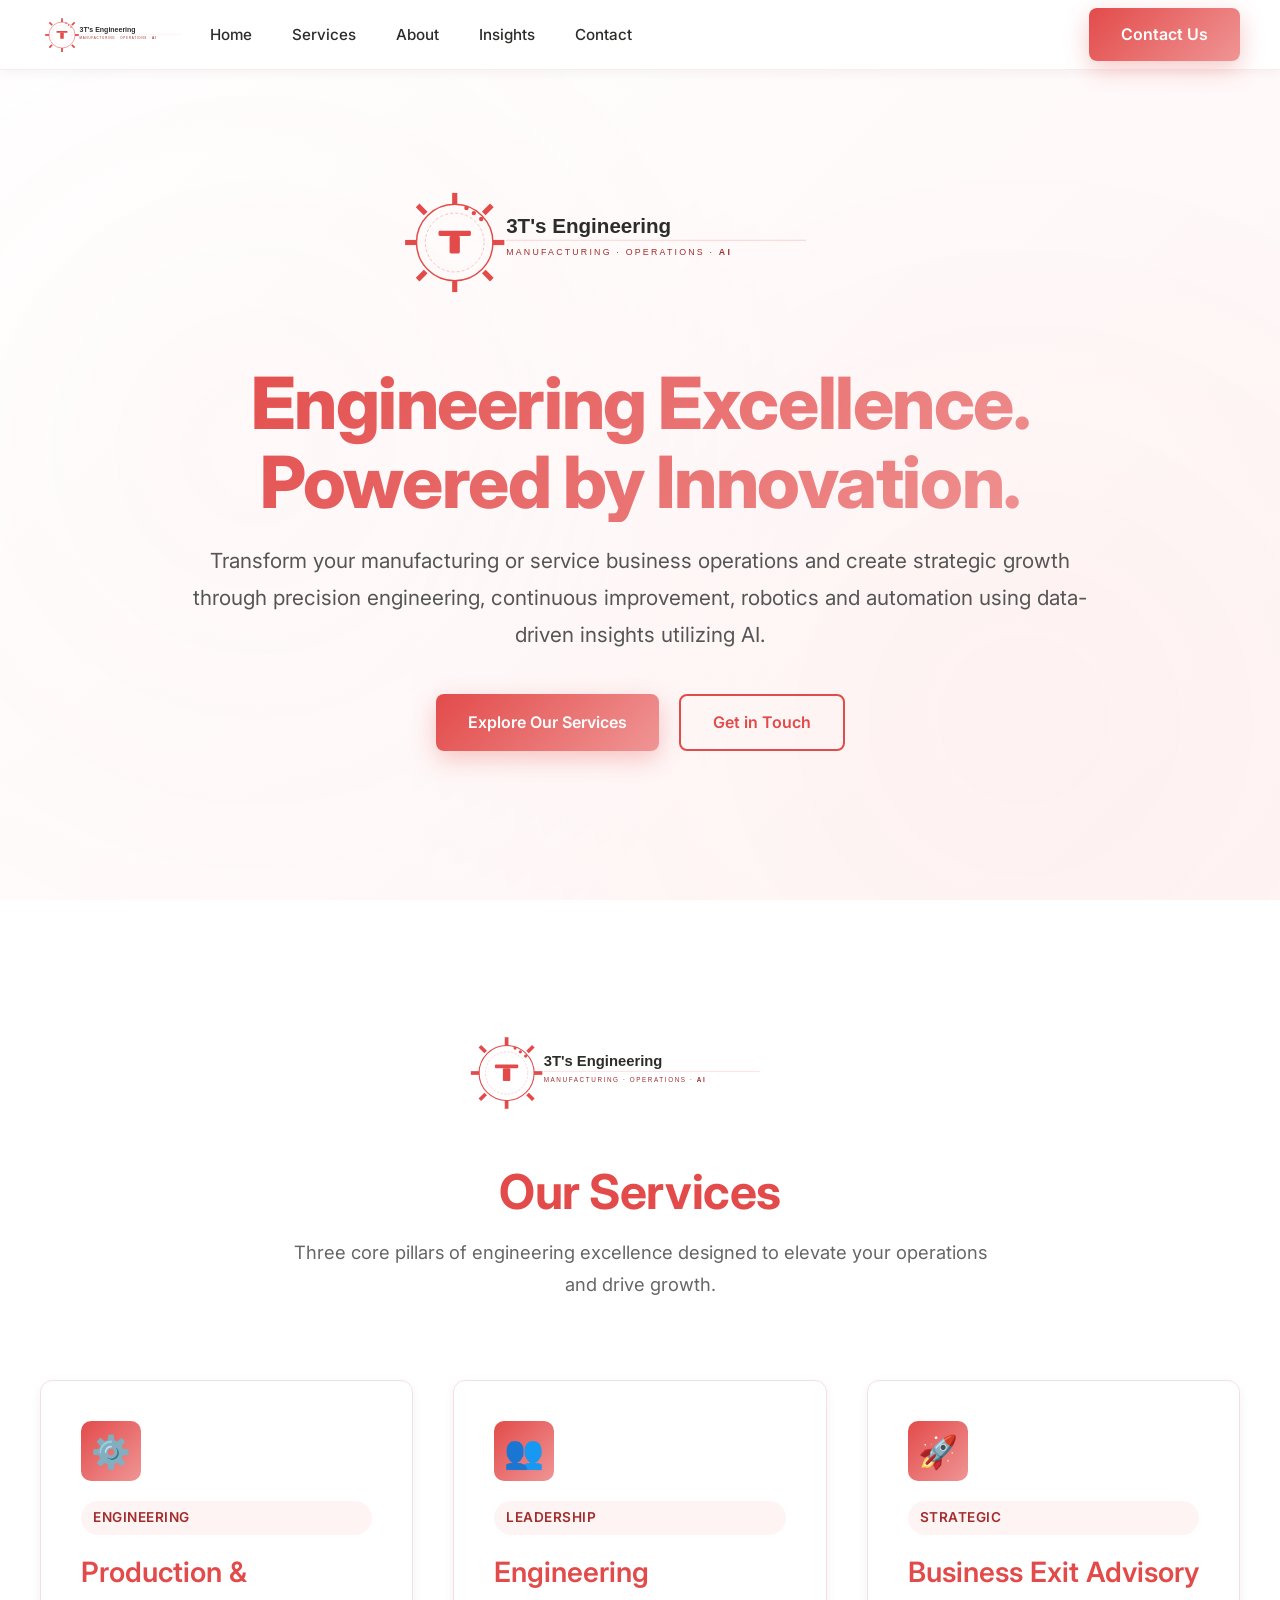
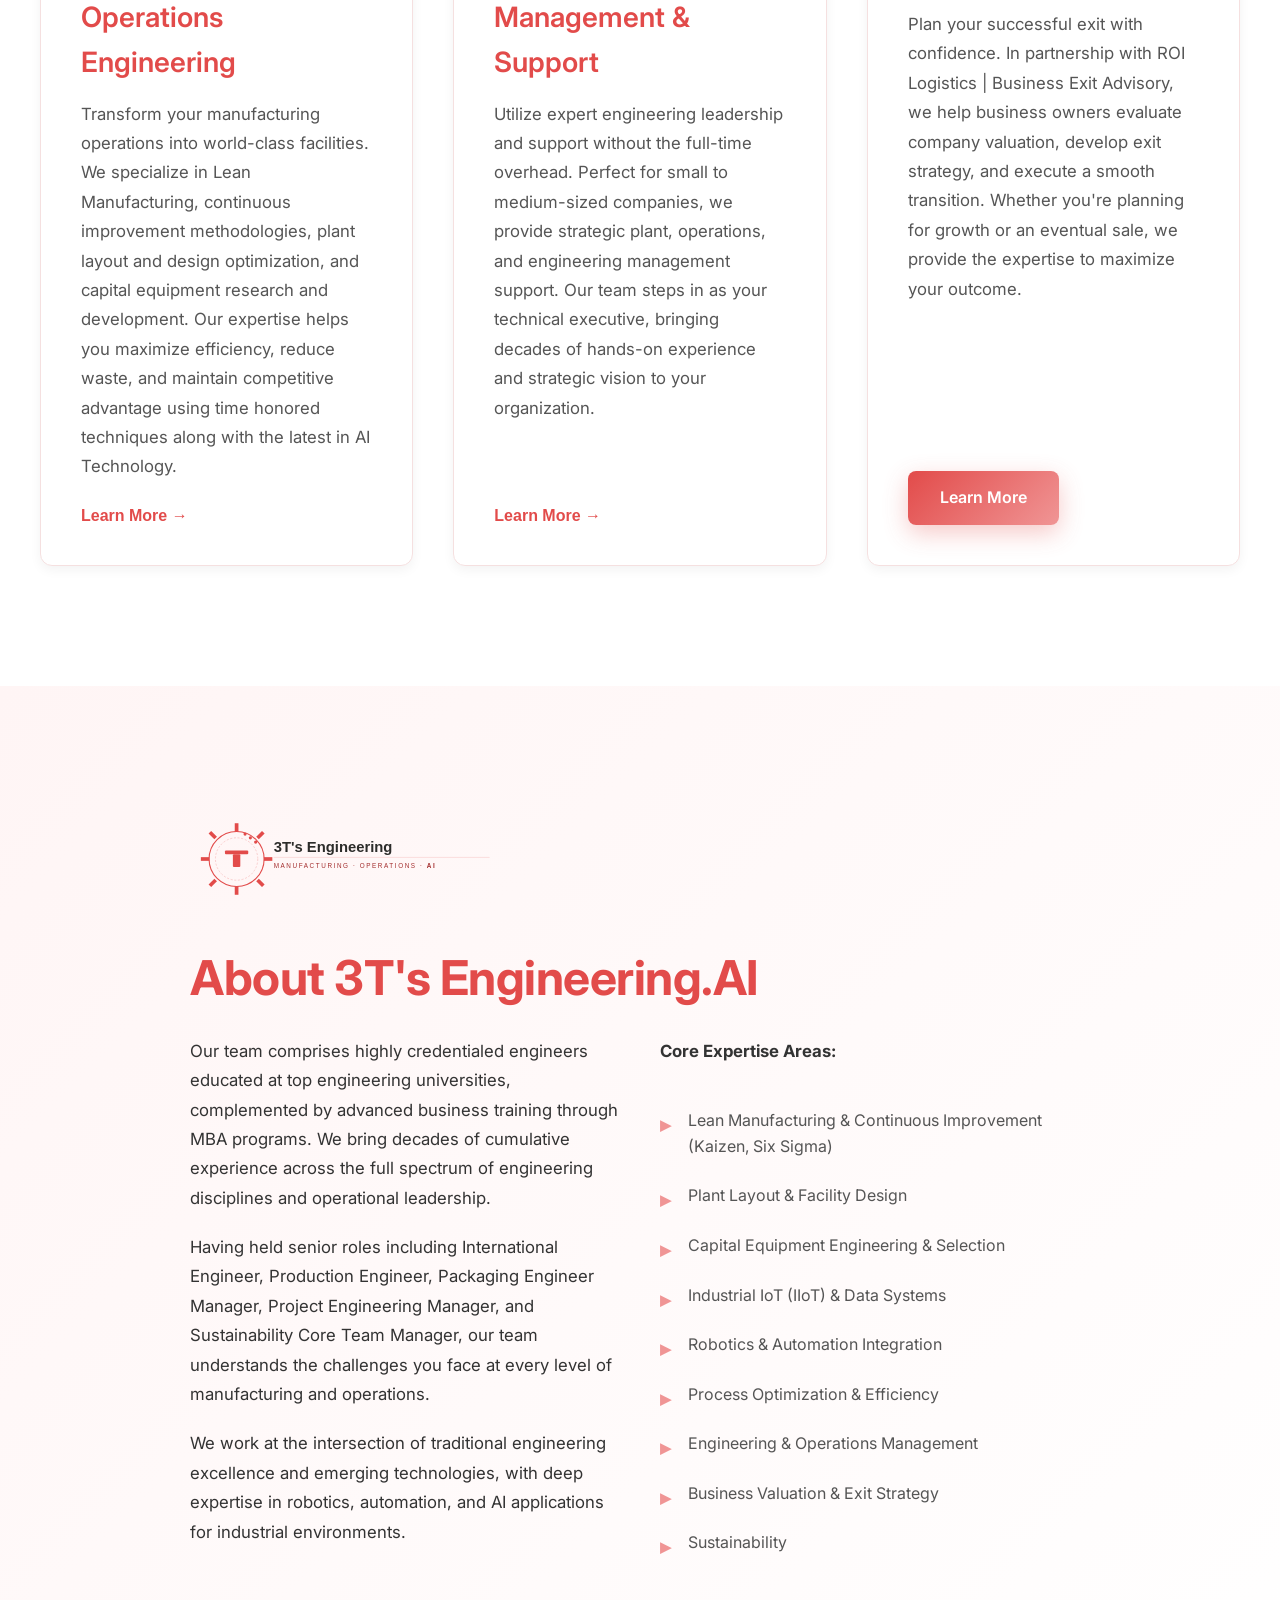
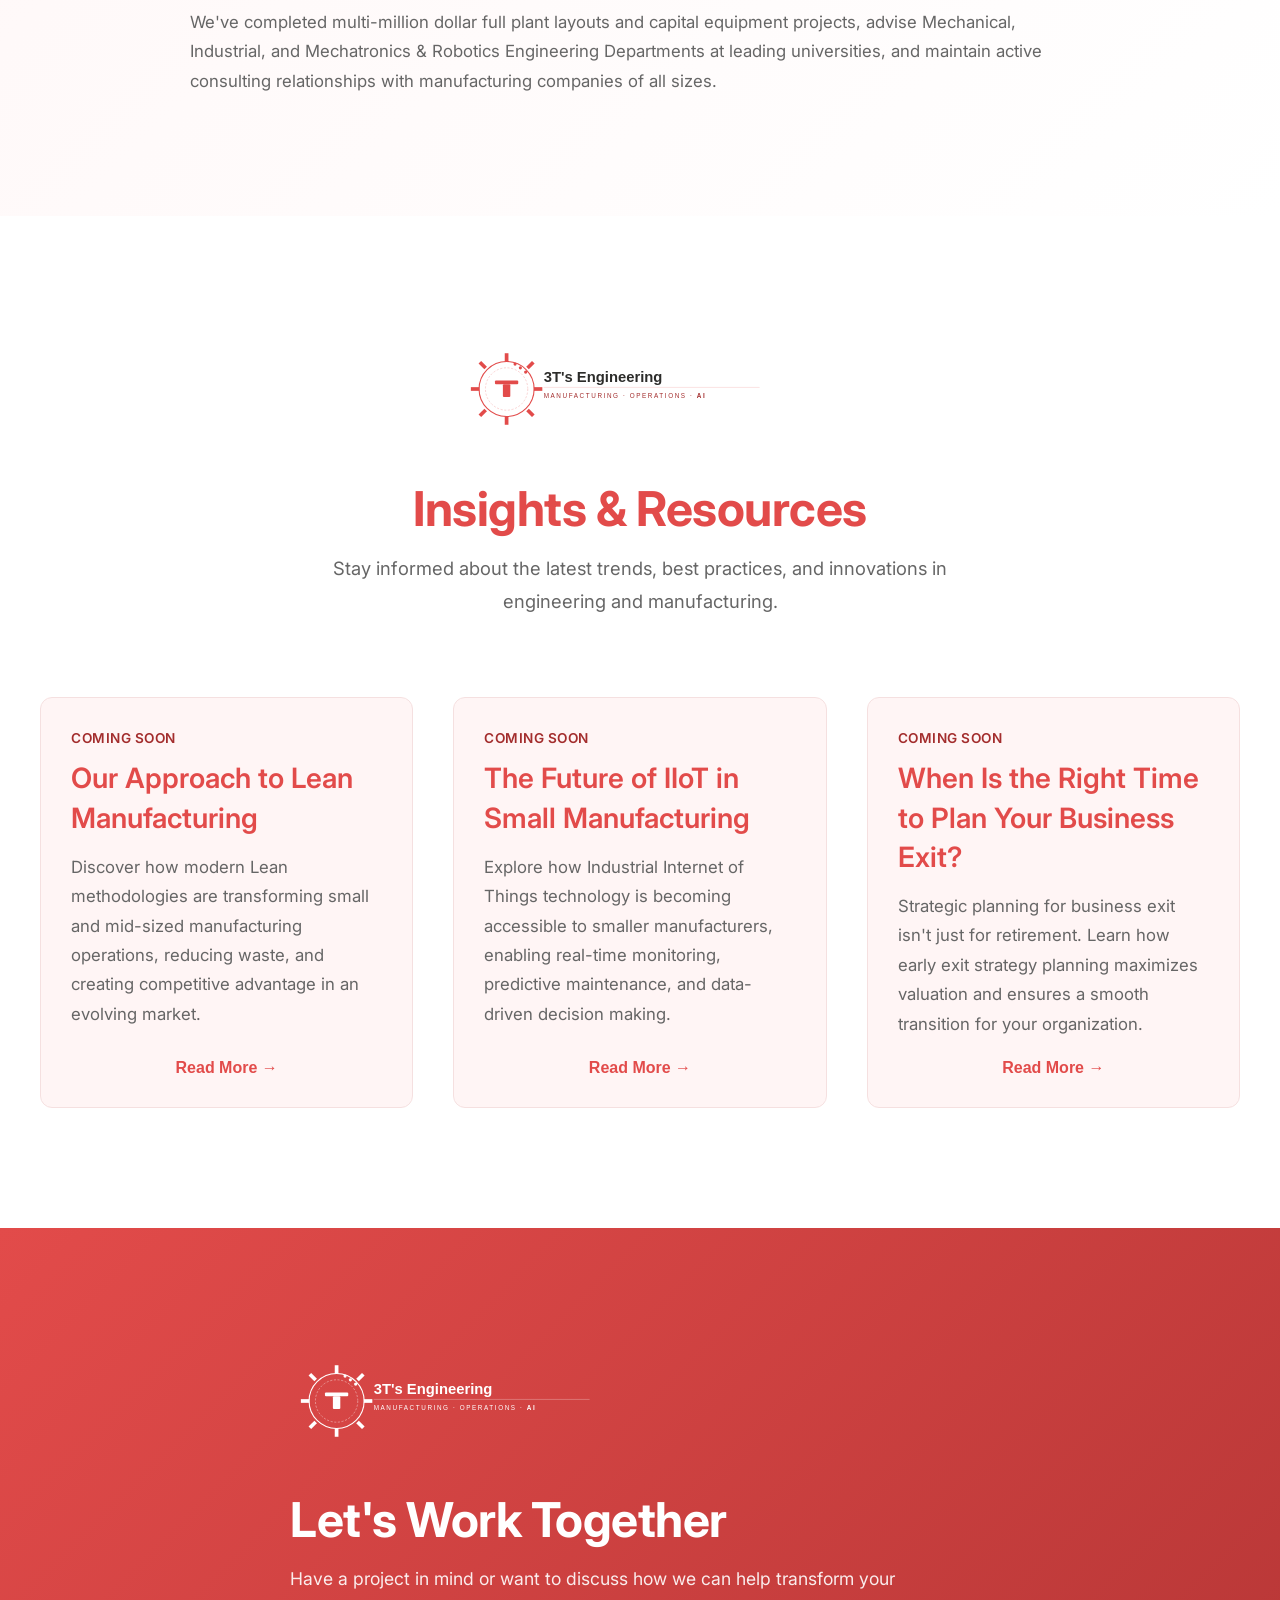
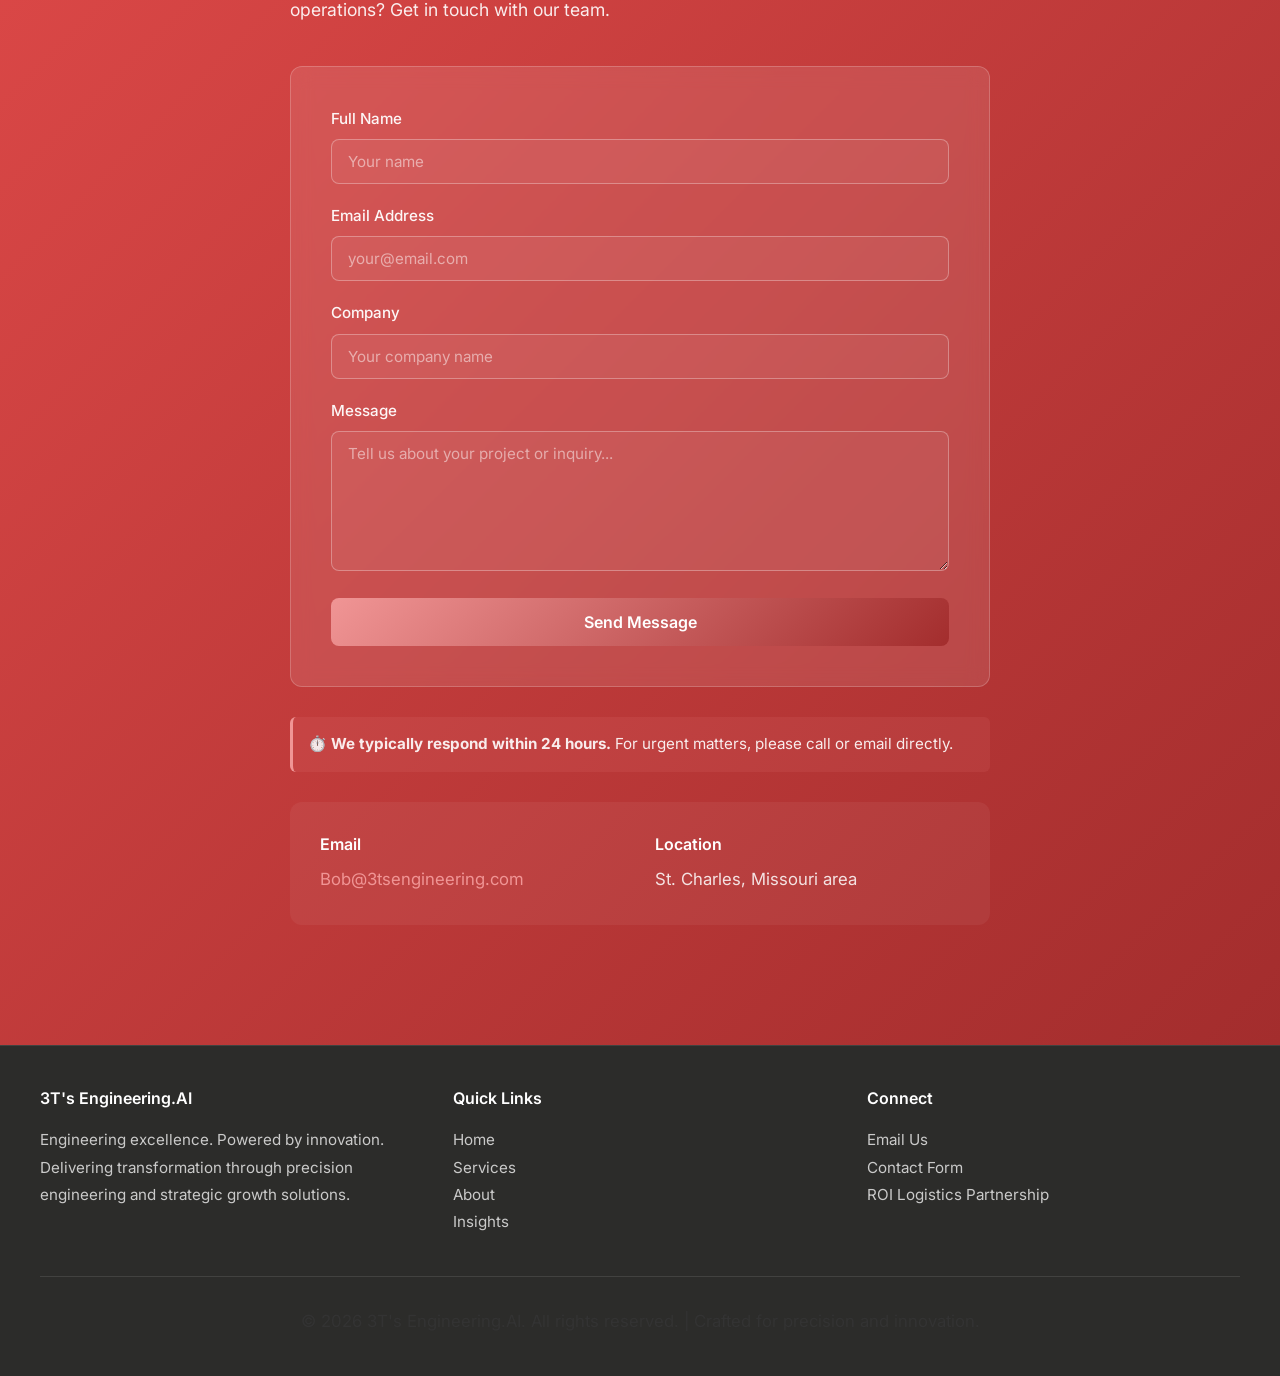
==== index.html @ 4e022654 "Add files via upload" ====
<!DOCTYPE html>
<html lang="en">
<head>
    <meta charset="UTF-8">
    <meta name="viewport" content="width=device-width, initial-scale=1.0">
    <title>3T's Engineering.AI - Engineering Excellence & Innovation</title>
    <link rel="icon" type="image/svg+xml" href="3ts-logo-icon.svg">
    <link rel="preconnect" href="https://fonts.googleapis.com">
    <link rel="preconnect" href="https://fonts.gstatic.com" crossorigin>
    <link href="https://fonts.googleapis.com/css2?family=Inter:wght@300;400;500;600;700;800&display=swap" rel="stylesheet">

    <style>
        /* =====================================================
           RESET & GLOBAL STYLES
           ===================================================== */
        * {
            margin: 0;
            padding: 0;
            box-sizing: border-box;
        }

        html {
            scroll-behavior: smooth;
        }

        body {
            font-family: 'Inter', sans-serif;
            color: #2C2C2A;
            background-color: #FFFFFF;
            line-height: 1.6;
            overflow-x: hidden;
        }

        /* =====================================================
           TYPOGRAPHY
           ===================================================== */
        h1 {
            font-size: clamp(2.5rem, 8vw, 4.5rem);
            font-weight: 800;
            line-height: 1.1;
            color: #E24B4A;
            letter-spacing: -0.02em;
        }

        h2 {
            font-size: clamp(2rem, 5vw, 3rem);
            font-weight: 700;
            line-height: 1.2;
            color: #E24B4A;
            letter-spacing: -0.01em;
        }

        h3 {
            font-size: clamp(1.25rem, 3vw, 1.75rem);
            font-weight: 600;
            color: #E24B4A;
        }

        p {
            font-size: 1.05rem;
            font-weight: 400;
            color: #333333;
            line-height: 1.75;
        }

        a {
            color: #E24B4A;
            text-decoration: none;
            transition: color 0.3s ease;
        }

        a:hover {
            color: #F09595;
        }

        /* =====================================================
           BUTTONS & CTAs
           ===================================================== */
        .btn {
            display: inline-flex;
            align-items: center;
            justify-content: center;
            padding: 14px 32px;
            font-size: 1rem;
            font-weight: 600;
            text-decoration: none;
            border: none;
            border-radius: 8px;
            cursor: pointer;
            transition: all 0.3s cubic-bezier(0.4, 0, 0.2, 1);
            gap: 8px;
        }

        .btn-primary {
            background: linear-gradient(135deg, #E24B4A, #F09595);
            color: #FFFFFF;
            box-shadow: 0 8px 24px rgba(226, 75, 74, 0.3);
        }

        .btn-primary:hover {
            transform: translateY(-2px);
            box-shadow: 0 12px 32px rgba(226, 75, 74, 0.4);
        }

        .btn-secondary {
            background: transparent;
            color: #E24B4A;
            border: 2px solid #E24B4A;
        }

        .btn-secondary:hover {
            background: #E24B4A;
            color: #FFFFFF;
        }

        .btn-link {
            padding: 0;
            background: none;
            border: none;
            color: #E24B4A;
            font-weight: 600;
            font-size: 1rem;
            cursor: pointer;
        }

        .btn-link:hover {
            color: #F09595;
        }

        /* =====================================================
           NAVIGATION & HEADER
           ===================================================== */
        nav {
            position: fixed;
            top: 0;
            left: 0;
            right: 0;
            height: 70px;
            background: rgba(255, 255, 255, 0.95);
            backdrop-filter: blur(10px);
            border-bottom: 1px solid rgba(226, 75, 74, 0.1);
            z-index: 1000;
            display: flex;
            align-items: center;
            justify-content: space-between;
            padding: 0 40px;
            box-shadow: 0 2px 12px rgba(0, 0, 0, 0.05);
        }

        .nav-logo {
            font-size: 1.5rem;
            font-weight: 700;
            color: #E24B4A;
            text-decoration: none;
            display: flex;
            align-items: center;
            gap: 10px;
        }

        .nav-logo img {
            height: 40px;
            width: auto;
        }

        .nav-links {
            display: flex;
            gap: 40px;
            align-items: center;
            list-style: none;
        }

        .nav-links a {
            color: #2C2C2A;
            font-weight: 500;
            font-size: 0.95rem;
            transition: color 0.3s ease;
        }

        .nav-links a:hover {
            color: #E24B4A;
        }

        .hamburger {
            display: none;
            flex-direction: column;
            cursor: pointer;
            gap: 5px;
        }

        .hamburger span {
            width: 25px;
            height: 3px;
            background-color: #E24B4A;
            border-radius: 2px;
            transition: all 0.3s ease;
        }

        .hamburger.active span:nth-child(1) {
            transform: rotate(45deg) translate(8px, 8px);
        }

        .hamburger.active span:nth-child(2) {
            opacity: 0;
        }

        .hamburger.active span:nth-child(3) {
            transform: rotate(-45deg) translate(7px, -7px);
        }

        /* =====================================================
           HERO SECTION
           ===================================================== */
        #hero {
            min-height: 100vh;
            display: flex;
            align-items: center;
            justify-content: center;
            padding: 100px 40px 80px;
            background: linear-gradient(135deg, #FFFFFF 0%, #FFF5F5 100%);
            position: relative;
            overflow: hidden;
        }

        .hero-bg {
            position: absolute;
            top: 0;
            left: 0;
            right: 0;
            bottom: 0;
            opacity: 0.3;
            background-image:
                radial-gradient(circle at 20% 50%, rgba(240, 149, 149, 0.1) 0%, transparent 50%),
                radial-gradient(circle at 80% 80%, rgba(226, 75, 74, 0.1) 0%, transparent 50%);
            z-index: 1;
        }

        .hero-content {
            position: relative;
            z-index: 2;
            max-width: 900px;
            text-align: center;
        }

        .hero-headline {
            margin-bottom: 20px;
            background: linear-gradient(135deg, #E24B4A 0%, #F09595 100%);
            -webkit-background-clip: text;
            -webkit-text-fill-color: transparent;
            background-clip: text;
        }

        .hero-subline {
            font-size: 1.3rem;
            color: #555555;
            margin-bottom: 40px;
            font-weight: 400;
            line-height: 1.8;
        }

        .hero-cta {
            display: flex;
            gap: 20px;
            justify-content: center;
            flex-wrap: wrap;
            animation: fadeInUp 1s ease 0.5s both;
        }

        /* =====================================================
           SERVICES SECTION
           ===================================================== */
        #services {
            padding: 120px 40px;
            background-color: #FFFFFF;
        }

        .section-header {
            text-align: center;
            margin-bottom: 80px;
        }

        .section-header h2 {
            margin-bottom: 15px;
        }

        .section-header p {
            font-size: 1.15rem;
            color: #666666;
            max-width: 700px;
            margin: 0 auto;
        }

        .services-grid {
            display: grid;
            grid-template-columns: repeat(auto-fit, minmax(350px, 1fr));
            gap: 40px;
            max-width: 1200px;
            margin: 0 auto;
        }

        .service-card {
            background: #FFFFFF;
            border: 1px solid #F5E0E0;
            border-radius: 12px;
            padding: 40px;
            transition: all 0.4s cubic-bezier(0.4, 0, 0.2, 1);
            display: flex;
            flex-direction: column;
            box-shadow: 0 4px 12px rgba(0, 0, 0, 0.05);
        }

        .service-card:hover {
            transform: translateY(-8px);
            border-color: #F09595;
            box-shadow: 0 16px 32px rgba(226, 75, 74, 0.15);
        }

        .service-icon {
            width: 60px;
            height: 60px;
            border-radius: 10px;
            display: flex;
            align-items: center;
            justify-content: center;
            font-size: 2rem;
            margin-bottom: 20px;
            background: linear-gradient(135deg, #E24B4A, #F09595);
            color: white;
        }

        .service-card h3 {
            margin-bottom: 15px;
            color: #E24B4A;
        }

        .service-card p {
            flex-grow: 1;
            color: #555555;
            margin-bottom: 25px;
        }

        .service-card .btn {
            align-self: flex-start;
        }

        .badge {
            display: inline-block;
            background: rgba(240, 149, 149, 0.1);
            color: #A32D2D;
            padding: 6px 12px;
            border-radius: 20px;
            font-size: 0.85rem;
            font-weight: 600;
            margin-bottom: 15px;
            text-transform: uppercase;
            letter-spacing: 0.5px;
        }

        /* =====================================================
           ABOUT SECTION
           ===================================================== */
        #about {
            padding: 120px 40px;
            background: linear-gradient(135deg, #FFF5F5 0%, #FFFFFF 100%);
        }

        .about-content {
            max-width: 900px;
            margin: 0 auto;
        }

        .about-content h2 {
            margin-bottom: 30px;
        }

        .about-grid {
            display: grid;
            grid-template-columns: 1fr 1fr;
            gap: 40px;
            align-items: start;
        }

        .about-text p {
            margin-bottom: 20px;
            color: #333333;
        }

        .expertise-list {
            list-style: none;
            margin-top: 30px;
        }

        .expertise-list li {
            padding: 12px 0;
            padding-left: 28px;
            position: relative;
            color: #555555;
            font-size: 1rem;
        }

        .expertise-list li:before {
            content: "▸";
            position: absolute;
            left: 0;
            color: #F09595;
            font-size: 1.3rem;
            font-weight: bold;
        }

        /* =====================================================
           BLOG/NEWS SECTION
           ===================================================== */
        #blog {
            padding: 120px 40px;
            background-color: #FFFFFF;
        }

        .blog-grid {
            display: grid;
            grid-template-columns: repeat(auto-fit, minmax(320px, 1fr));
            gap: 40px;
            max-width: 1200px;
            margin: 0 auto;
        }

        .blog-card {
            background: #FFF5F5;
            border-radius: 12px;
            padding: 30px;
            transition: all 0.3s ease;
            border: 1px solid #F5E0E0;
            display: flex;
            flex-direction: column;
        }

        .blog-card:hover {
            transform: translateY(-4px);
            border-color: #F09595;
            box-shadow: 0 12px 24px rgba(226, 75, 74, 0.1);
        }

        .blog-date {
            font-size: 0.85rem;
            color: #A32D2D;
            font-weight: 600;
            text-transform: uppercase;
            letter-spacing: 0.5px;
            margin-bottom: 10px;
        }

        .blog-card h3 {
            margin-bottom: 15px;
            line-height: 1.4;
        }

        .blog-card p {
            flex-grow: 1;
            color: #666666;
            margin-bottom: 20px;
        }

        .blog-card .btn-link {
            color: #E24B4A;
            font-weight: 600;
            padding: 0;
        }

        /* =====================================================
           CONTACT SECTION
           ===================================================== */
        #contact {
            padding: 120px 40px;
            background: linear-gradient(135deg, #E24B4A 0%, #A32D2D 100%);
            color: #FFFFFF;
        }

        .contact-content {
            max-width: 700px;
            margin: 0 auto;
        }

        .contact-content h2 {
            color: #FFFFFF;
            margin-bottom: 15px;
        }

        .contact-intro {
            font-size: 1.1rem;
            color: rgba(255, 255, 255, 0.9);
            margin-bottom: 40px;
        }

        .contact-form {
            background: rgba(255, 255, 255, 0.1);
            backdrop-filter: blur(10px);
            border: 1px solid rgba(255, 255, 255, 0.2);
            border-radius: 12px;
            padding: 40px;
            margin-bottom: 30px;
        }

        .form-group {
            margin-bottom: 20px;
        }

        .form-group label {
            display: block;
            margin-bottom: 8px;
            font-weight: 500;
            font-size: 0.95rem;
            color: rgba(255, 255, 255, 0.95);
        }

        .form-group input,
        .form-group textarea {
            width: 100%;
            padding: 12px 16px;
            border: 1px solid rgba(255, 255, 255, 0.3);
            border-radius: 8px;
            background: rgba(255, 255, 255, 0.05);
            color: #FFFFFF;
            font-family: 'Inter', sans-serif;
            font-size: 0.95rem;
            transition: all 0.3s ease;
        }

        .form-group input::placeholder,
        .form-group textarea::placeholder {
            color: rgba(255, 255, 255, 0.5);
        }

        .form-group input:focus,
        .form-group textarea:focus {
            outline: none;
            background: rgba(255, 255, 255, 0.1);
            border-color: #F09595;
            box-shadow: 0 0 0 3px rgba(240, 149, 149, 0.1);
        }

        .form-group textarea {
            resize: vertical;
            min-height: 140px;
        }

        .contact-form button {
            width: 100%;
            padding: 14px 24px;
            background: linear-gradient(135deg, #F09595, #A32D2D);
            color: #FFFFFF;
            border: none;
            border-radius: 8px;
            font-weight: 600;
            font-size: 1rem;
            cursor: pointer;
            transition: all 0.3s ease;
            font-family: 'Inter', sans-serif;
        }

        .contact-form button:hover {
            transform: translateY(-2px);
            box-shadow: 0 12px 24px rgba(240, 149, 149, 0.3);
        }

        .contact-info {
            display: grid;
            grid-template-columns: 1fr 1fr;
            gap: 30px;
            padding: 30px;
            background: rgba(255, 255, 255, 0.05);
            border-radius: 12px;
            margin-top: 30px;
        }

        .contact-item h4 {
            color: #FFFFFF;
            margin-bottom: 8px;
            font-weight: 600;
        }

        .contact-item p {
            color: rgba(255, 255, 255, 0.85);
            margin: 0;
        }

        .contact-item a {
            color: #F09595;
        }

        .response-time {
            margin-top: 20px;
            padding: 15px;
            background: rgba(240, 149, 149, 0.1);
            border-left: 3px solid #F09595;
            border-radius: 6px;
            color: rgba(255, 255, 255, 0.9);
            font-size: 0.95rem;
        }

        /* =====================================================
           FOOTER
           ===================================================== */
        footer {
            background-color: #2C2C2A;
            color: rgba(255, 255, 255, 0.8);
            padding: 40px;
            border-top: 1px solid rgba(255, 255, 255, 0.1);
        }

        .footer-content {
            max-width: 1200px;
            margin: 0 auto;
            display: grid;
            grid-template-columns: repeat(auto-fit, minmax(280px, 1fr));
            gap: 40px;
            margin-bottom: 40px;
        }

        .footer-section h3 {
            color: #FFFFFF;
            font-size: 1rem;
            margin-bottom: 15px;
        }

        .footer-section p,
        .footer-section a {
            color: rgba(255, 255, 255, 0.75);
            font-size: 0.95rem;
            line-height: 1.8;
        }

        .footer-section a:hover {
            color: #F09595;
        }

        .footer-bottom {
            border-top: 1px solid rgba(255, 255, 255, 0.1);
            padding-top: 30px;
            text-align: center;
            color: rgba(255, 255, 255, 0.6);
            font-size: 0.9rem;
        }

        /* =====================================================
           ANIMATIONS
           ===================================================== */
        @keyframes fadeInUp {
            from {
                opacity: 0;
                transform: translateY(30px);
            }
            to {
                opacity: 1;
                transform: translateY(0);
            }
        }

        @keyframes fadeIn {
            from {
                opacity: 0;
            }
            to {
                opacity: 1;
            }
        }

        .fade-in {
            opacity: 0;
            animation: fadeIn 0.8s ease forwards;
        }

        /* =====================================================
           RESPONSIVE DESIGN
           ===================================================== */
        @media (max-width: 768px) {
            nav {
                padding: 0 20px;
            }

            .nav-links {
                position: fixed;
                top: 70px;
                left: 0;
                right: 0;
                flex-direction: column;
                background: rgba(255, 255, 255, 0.98);
                backdrop-filter: blur(10px);
                gap: 0;
                max-height: 0;
                overflow: hidden;
                transition: max-height 0.3s ease;
                padding: 0;
                box-shadow: 0 8px 16px rgba(0, 0, 0, 0.1);
            }

            .nav-links.active {
                max-height: 400px;
                padding: 20px 0;
            }

            .nav-links a {
                display: block;
                padding: 12px 40px;
                border-bottom: 1px solid rgba(226, 75, 74, 0.1);
            }

            .hamburger {
                display: flex;
            }

            #hero {
                padding: 100px 20px 60px;
                min-height: auto;
            }

            .hero-subline {
                font-size: 1.1rem;
            }

            .hero-cta {
                flex-direction: column;
                gap: 15px;
            }

            #services,
            #about,
            #blog,
            #contact {
                padding: 80px 20px;
            }

            .services-grid {
                grid-template-columns: 1fr;
                gap: 30px;
            }

            .about-grid {
                grid-template-columns: 1fr;
                gap: 30px;
            }

            .blog-grid {
                grid-template-columns: 1fr;
            }

            .contact-info {
                grid-template-columns: 1fr;
            }

            .section-header h2 {
                font-size: 2rem;
            }

            .footer-content {
                grid-template-columns: 1fr;
                gap: 30px;
            }
        }

        @media (max-width: 480px) {
            nav {
                height: 60px;
                padding: 0 15px;
            }

            .nav-logo {
                font-size: 1.2rem;
            }

            h1 {
                font-size: 2rem;
            }

            h2 {
                font-size: 1.5rem;
            }

            #hero {
                padding: 80px 15px 40px;
            }

            #services,
            #about,
            #blog,
            #contact {
                padding: 60px 15px;
            }

            .service-card,
            .blog-card,
            .contact-form {
                padding: 25px;
            }

            p {
                font-size: 1rem;
            }

            .btn {
                padding: 12px 24px;
                font-size: 0.95rem;
            }
        }
    </style>
</head>
<body>
    <!-- ============================================================
         NAVIGATION
         ============================================================ -->
    <nav>
        <a href="#hero" class="nav-logo">
            <img src="3ts-logo-full.svg" alt="3T's Engineering.AI Logo" style="height: 50px;">
        </a>

        <ul class="nav-links">
            <li><a href="#hero">Home</a></li>
            <li><a href="#services">Services</a></li>
            <li><a href="#about">About</a></li>
            <li><a href="#blog">Insights</a></li>
            <li><a href="#contact">Contact</a></li>
        </ul>

        <div class="hamburger" id="hamburger">
            <span></span>
            <span></span>
            <span></span>
        </div>

        <a href="#contact" class="btn btn-primary" style="margin-left: auto;">Contact Us</a>
    </nav>

    <!-- ============================================================
         HERO SECTION
         ============================================================ -->
    <section id="hero">
        <div class="hero-bg"></div>
        <div class="hero-content">
            <img src="3ts-logo-full.svg" alt="3T's Engineering.AI" style="max-width: 500px; width: 100%; margin-bottom: 40px;">
            <h1 class="hero-headline">Engineering Excellence. Powered by Innovation.</h1>
            <p class="hero-subline">Transform your manufacturing or service business operations and create strategic growth through precision engineering, continuous improvement, robotics and automation using data-driven insights utilizing AI.</p>
            <div class="hero-cta">
                <a href="#services" class="btn btn-primary">Explore Our Services</a>
                <a href="#contact" class="btn btn-secondary">Get in Touch</a>
            </div>
        </div>
    </section>

    <!-- ============================================================
         SERVICES SECTION
         ============================================================ -->
    <section id="services">
        <div class="section-header">
            <img src="3ts-logo-full.svg" alt="3T's Engineering.AI" style="max-width: 360px; width: 100%; margin-bottom: 30px;">
            <h2>Our Services</h2>
            <p>Three core pillars of engineering excellence designed to elevate your operations and drive growth.</p>
        </div>

        <div class="services-grid">
            <!-- Service 1 -->
            <div class="service-card fade-in">
                <div class="service-icon">⚙️</div>
                <span class="badge">Engineering</span>
                <h3>Production & Operations Engineering</h3>
                <p>Transform your manufacturing operations into world-class facilities. We specialize in Lean Manufacturing, continuous improvement methodologies, plant layout and design optimization, and capital equipment research and development. Our expertise helps you maximize efficiency, reduce waste, and maintain competitive advantage using time honored techniques along with the latest in AI Technology.</p>
                <button class="btn btn-link">Learn More →</button>
            </div>

            <!-- Service 2 -->
            <div class="service-card fade-in">
                <div class="service-icon">👥</div>
                <span class="badge">Leadership</span>
                <h3>Engineering Management & Support</h3>
                <p>Utilize expert engineering leadership and support without the full-time overhead. Perfect for small to medium-sized companies, we provide strategic plant, operations, and engineering management support. Our team steps in as your technical executive, bringing decades of hands-on experience and strategic vision to your organization.</p>
                <button class="btn btn-link">Learn More →</button>
            </div>

            <!-- Service 3 -->
            <div class="service-card fade-in">
                <div class="service-icon">🚀</div>
                <span class="badge">Strategic</span>
                <h3>Business Exit Advisory</h3>
                <p>Plan your successful exit with confidence. In partnership with ROI Logistics | Business Exit Advisory, we help business owners evaluate company valuation, develop exit strategy, and execute a smooth transition. Whether you're planning for growth or an eventual sale, we provide the expertise to maximize your outcome.</p>
                <a href="https://www.roilogistics.ai/" target="_blank" class="btn btn-primary">Learn More</a>
            </div>
        </div>
    </section>

    <!-- ============================================================
         ABOUT SECTION
         ============================================================ -->
    <section id="about">
        <div class="about-content">
            <img src="3ts-logo-full.svg" alt="3T's Engineering.AI" style="max-width: 360px; width: 100%; margin-bottom: 30px;">
            <h2>About 3T's Engineering.AI</h2>

            <div class="about-grid">
                <div class="about-text">
                    <p>Our team comprises highly credentialed engineers educated at top engineering universities, complemented by advanced business training through MBA programs. We bring decades of cumulative experience across the full spectrum of engineering disciplines and operational leadership.</p>

                    <p>Having held senior roles including International Engineer, Production Engineer, Packaging Engineer Manager, Project Engineering Manager, and Sustainability Core Team Manager, our team understands the challenges you face at every level of manufacturing and operations.</p>

                    <p>We work at the intersection of traditional engineering excellence and emerging technologies, with deep expertise in robotics, automation, and AI applications for industrial environments.</p>
                </div>

                <div>
                    <p><strong>Core Expertise Areas:</strong></p>
                    <ul class="expertise-list">
                        <li>Lean Manufacturing & Continuous Improvement (Kaizen, Six Sigma)</li>
                        <li>Plant Layout & Facility Design</li>
                        <li>Capital Equipment Engineering & Selection</li>
                        <li>Industrial IoT (IIoT) & Data Systems</li>
                        <li>Robotics & Automation Integration</li>
                        <li>Process Optimization & Efficiency</li>
                        <li>Engineering & Operations Management</li>
                        <li>Business Valuation & Exit Strategy</li>
                        <li>Sustainability</li>
                    </ul>
                </div>
            </div>

            <p style="margin-top: 40px; color: #666666;">We've completed multi-million dollar full plant layouts and capital equipment projects, advise Mechanical, Industrial, and Mechatronics & Robotics Engineering Departments at leading universities, and maintain active consulting relationships with manufacturing companies of all sizes.</p>
        </div>
    </section>

    <!-- ============================================================
         BLOG/NEWS SECTION
         ============================================================ -->
    <section id="blog">
        <div class="section-header">
            <img src="3ts-logo-full.svg" alt="3T's Engineering.AI" style="max-width: 360px; width: 100%; margin-bottom: 30px;">
            <h2>Insights & Resources</h2>
            <p>Stay informed about the latest trends, best practices, and innovations in engineering and manufacturing.</p>
        </div>

        <div class="blog-grid">
            <!-- Blog Card 1 -->
            <div class="blog-card fade-in">
                <div class="blog-date">Coming Soon</div>
                <h3>Our Approach to Lean Manufacturing</h3>
                <p>Discover how modern Lean methodologies are transforming small and mid-sized manufacturing operations, reducing waste, and creating competitive advantage in an evolving market.</p>
                <button class="btn btn-link">Read More →</button>
            </div>

            <!-- Blog Card 2 -->
            <div class="blog-card fade-in">
                <div class="blog-date">Coming Soon</div>
                <h3>The Future of IIoT in Small Manufacturing</h3>
                <p>Explore how Industrial Internet of Things technology is becoming accessible to smaller manufacturers, enabling real-time monitoring, predictive maintenance, and data-driven decision making.</p>
                <button class="btn btn-link">Read More →</button>
            </div>

            <!-- Blog Card 3 -->
            <div class="blog-card fade-in">
                <div class="blog-date">Coming Soon</div>
                <h3>When Is the Right Time to Plan Your Business Exit?</h3>
                <p>Strategic planning for business exit isn't just for retirement. Learn how early exit strategy planning maximizes valuation and ensures a smooth transition for your organization.</p>
                <button class="btn btn-link">Read More →</button>
            </div>
        </div>
    </section>

    <!-- ============================================================
         CONTACT SECTION
         ============================================================ -->
    <section id="contact">
        <div class="contact-content">
            <img src="3ts-logo-full.svg" alt="3T's Engineering.AI" style="max-width: 360px; width: 100%; margin-bottom: 30px; filter: brightness(0) invert(1);">
            <h2>Let's Work Together</h2>
            <p class="contact-intro">Have a project in mind or want to discuss how we can help transform your operations? Get in touch with our team.</p>

            <form class="contact-form" id="contactForm">
                <div class="form-group">
                    <label for="name">Full Name</label>
                    <input type="text" id="name" name="name" placeholder="Your name" required>
                </div>

                <div class="form-group">
                    <label for="email">Email Address</label>
                    <input type="email" id="email" name="email" placeholder="your@email.com" required>
                </div>

                <div class="form-group">
                    <label for="company">Company</label>
                    <input type="text" id="company" name="company" placeholder="Your company name">
                </div>

                <div class="form-group">
                    <label for="message">Message</label>
                    <textarea id="message" name="message" placeholder="Tell us about your project or inquiry..." required></textarea>
                </div>

                <button type="submit">Send Message</button>
            </form>

            <div class="response-time">
                ⏱️ <strong>We typically respond within 24 hours.</strong> For urgent matters, please call or email directly.
            </div>

            <div class="contact-info">
                <div class="contact-item">
                    <h4>Email</h4>
                    <p><a href="mailto:Bob@3tsengineering.com">Bob@3tsengineering.com</a></p>
                </div>
                <div class="contact-item">
                    <h4>Location</h4>
                    <p>St. Charles, Missouri area</p>
                </div>
            </div>
        </div>
    </section>

    <!-- ============================================================
         FOOTER
         ============================================================ -->
    <footer>
        <div class="footer-content">
            <div class="footer-section">
                <h3>3T's Engineering.AI</h3>
                <p>Engineering excellence. Powered by innovation. Delivering transformation through precision engineering and strategic growth solutions.</p>
            </div>

            <div class="footer-section">
                <h3>Quick Links</h3>
                <p><a href="#hero">Home</a></p>
                <p><a href="#services">Services</a></p>
                <p><a href="#about">About</a></p>
                <p><a href="#blog">Insights</a></p>
            </div>

            <div class="footer-section">
                <h3>Connect</h3>
                <p><a href="mailto:Bob@3tsengineering.com">Email Us</a></p>
                <p><a href="#contact">Contact Form</a></p>
                <p><a href="https://www.roilogistics.ai/" target="_blank">ROI Logistics Partnership</a></p>
            </div>
        </div>

        <div class="footer-bottom">
            <p>&copy; 2026 3T's Engineering.AI. All rights reserved. | Crafted for precision and innovation.</p>
        </div>
    </footer>

    <!-- ============================================================
         JAVASCRIPT
         ============================================================ -->
    <script>
        // Mobile menu toggle
        const hamburger = document.getElementById('hamburger');
        const navLinks = document.querySelector('.nav-links');

        hamburger.addEventListener('click', () => {
            hamburger.classList.toggle('active');
            navLinks.classList.toggle('active');
        });

        // Close menu when a link is clicked
        document.querySelectorAll('.nav-links a').forEach(link => {
            link.addEventListener('click', () => {
                hamburger.classList.remove('active');
                navLinks.classList.remove('active');
            });
        });

        // Fade-in animation on scroll
        const observerOptions = {
            threshold: 0.1,
            rootMargin: '0px 0px -100px 0px'
        };

        const observer = new IntersectionObserver((entries) => {
            entries.forEach(entry => {
                if (entry.isIntersecting) {
                    entry.target.style.animationDelay =
                        (Array.from(entry.target.parentElement.children).indexOf(entry.target) * 100) + 'ms';
                    entry.target.style.animation = 'fadeInUp 0.8s ease forwards';
                    observer.unobserve(entry.target);
                }
            });
        }, observerOptions);

        // Observe all fade-in elements
        document.querySelectorAll('.fade-in').forEach(el => {
            observer.observe(el);
        });

        // Smooth scroll for nav links (already handled by html scroll-behavior)
        document.querySelectorAll('a[href^="#"]').forEach(anchor => {
            anchor.addEventListener('click', function (e) {
                e.preventDefault();
                const target = document.querySelector(this.getAttribute('href'));
                if (target) {
                    target.scrollIntoView({
                        behavior: 'smooth',
                        block: 'start'
                    });
                }
            });
        });

        // Form submission handler (prevents actual submission for now)
        document.getElementById('contactForm').addEventListener('submit', function(e) {
            e.preventDefault();

            // Get form data
            const formData = {
                name: document.getElementById('name').value,
                email: document.getElementById('email').value,
                company: document.getElementById('company').value,
                message: document.getElementById('message').value
            };

            // Show success message
            const form = this;
            const originalHTML = form.innerHTML;

            form.innerHTML = `
                <div style="padding: 30px; text-align: center; background: rgba(240, 149, 149, 0.1); border-radius: 8px;">
                    <h3 style="color: #FFFFFF; margin-bottom: 10px;">Thank You!</h3>
                    <p style="color: rgba(255, 255, 255, 0.9); margin: 0;">Your message has been received. We'll be in touch within 24 hours.</p>
                </div>
            `;

            // Reset form after 3 seconds
            setTimeout(() => {
                form.innerHTML = originalHTML;
                // Re-attach the submit handler
                document.getElementById('contactForm').addEventListener('submit', arguments.callee);
            }, 3000);
        });

        // Sticky nav shadow on scroll
        window.addEventListener('scroll', () => {
            const nav = document.querySelector('nav');
            if (window.scrollY > 10) {
                nav.style.boxShadow = '0 4px 12px rgba(0, 0, 0, 0.1)';
            } else {
                nav.style.boxShadow = '0 2px 12px rgba(0, 0, 0, 0.05)';
            }
        });
    </script>
</body>
</html>
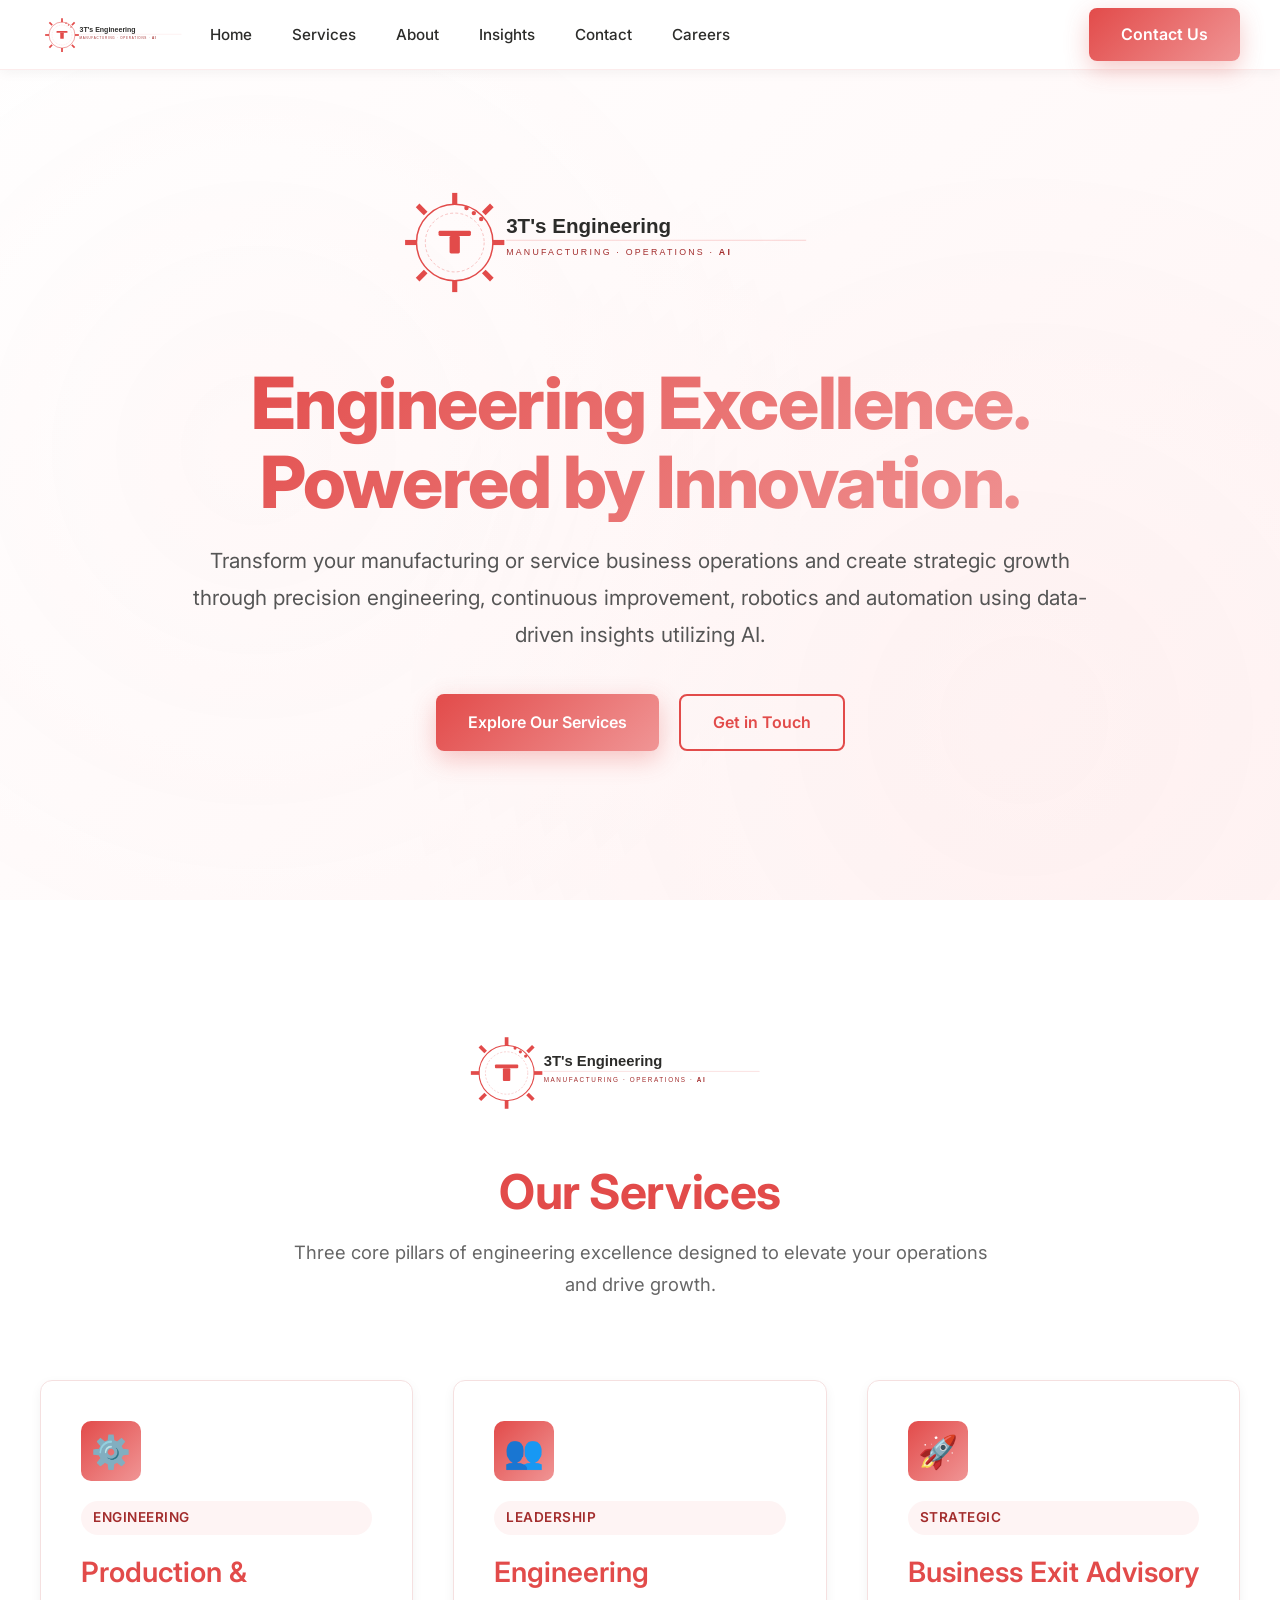
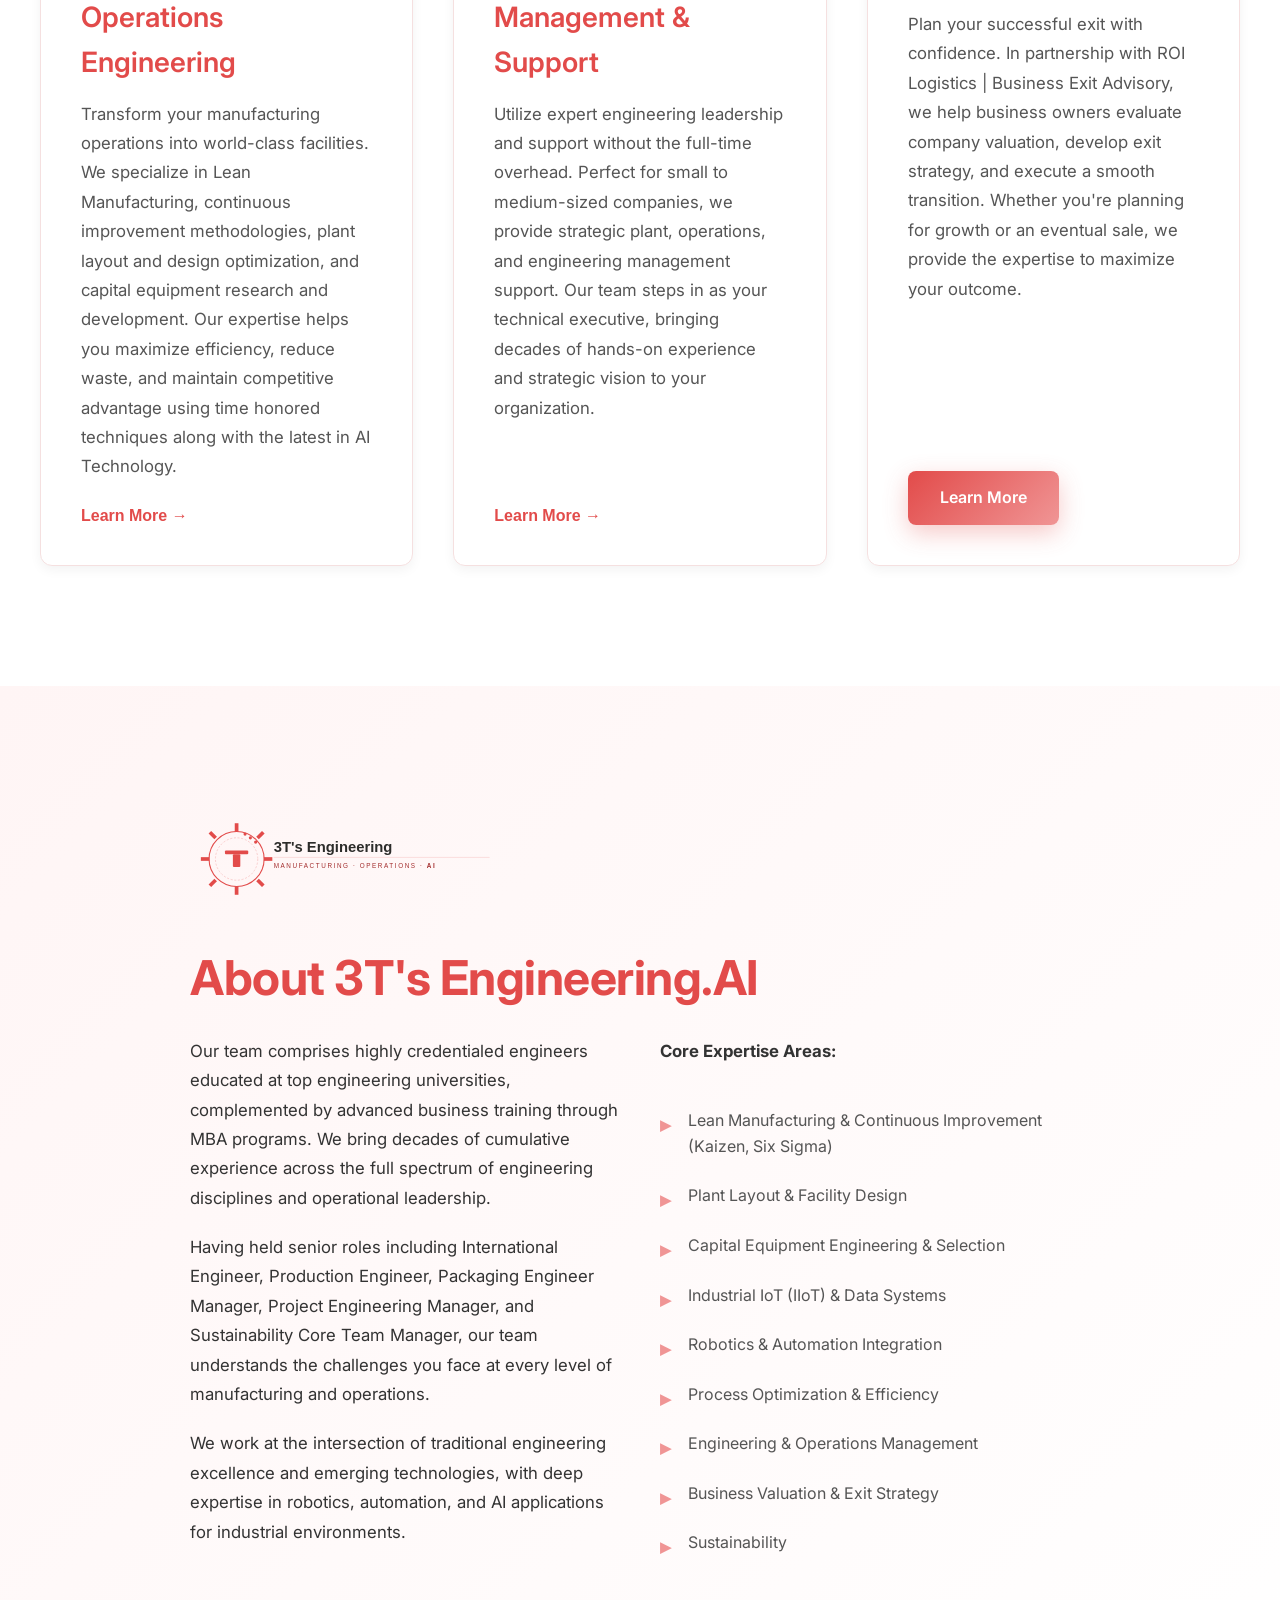
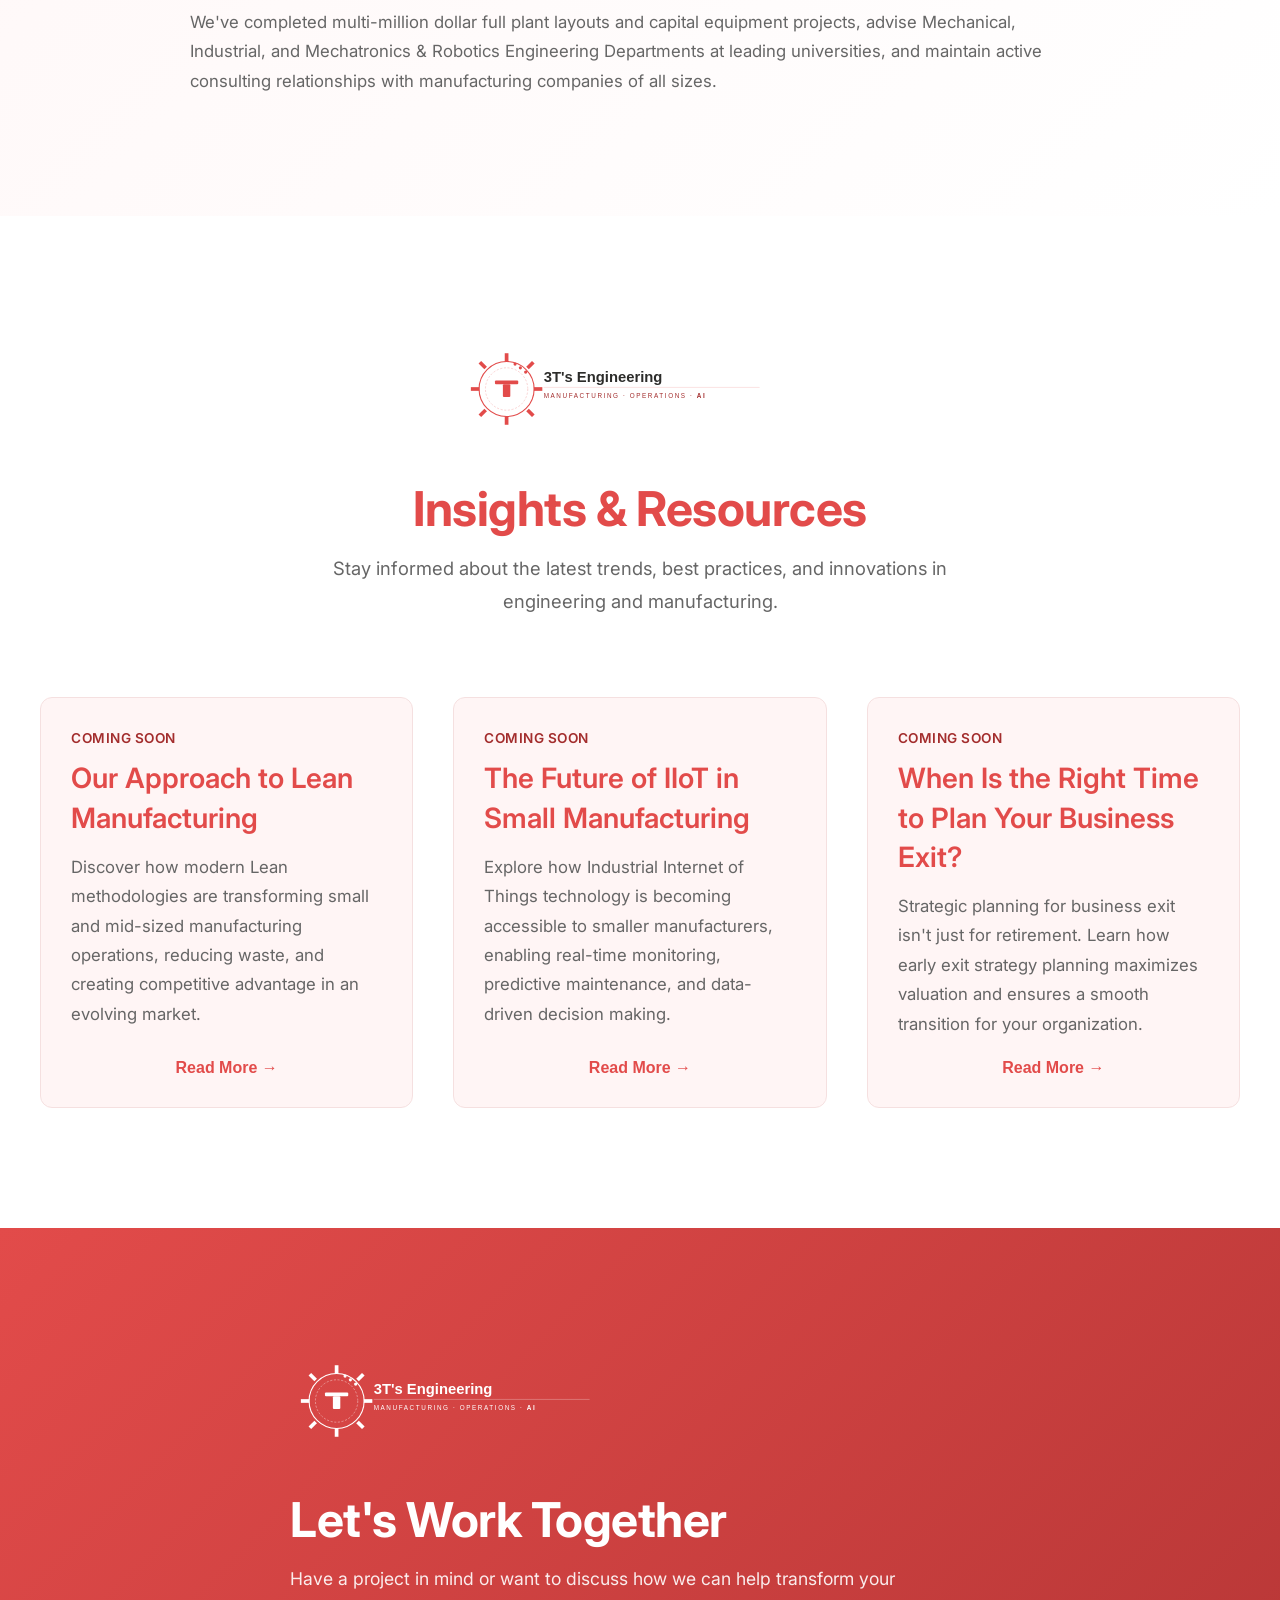
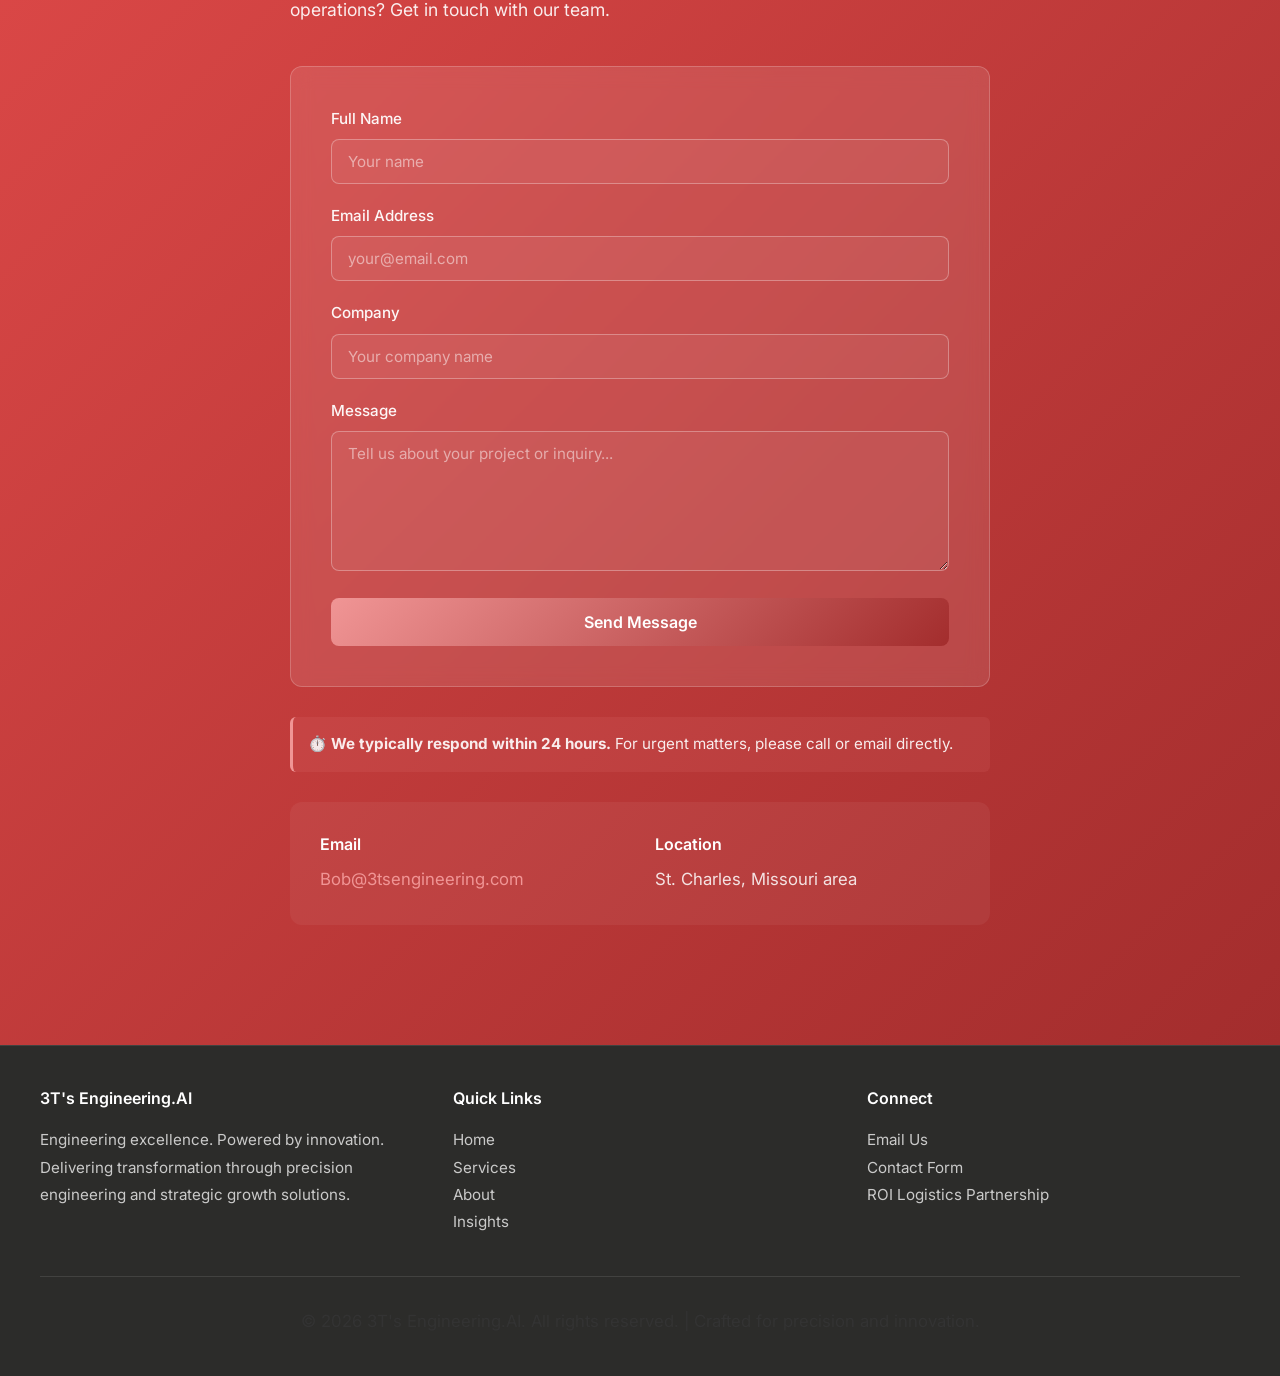
==== commit 6a19c851: "Add careers page and job descriptions - Add careers.html with open positions (Field Lead, Decorative" ====
--- a/index.html
+++ b/index.html
@@ -816,6 +816,7 @@
             <li><a href="#about">About</a></li>
             <li><a href="#blog">Insights</a></li>
             <li><a href="#contact">Contact</a></li>
+            <li><a href="careers.html">Careers</a></li>
         </ul>
 
         <div class="hamburger" id="hamburger">
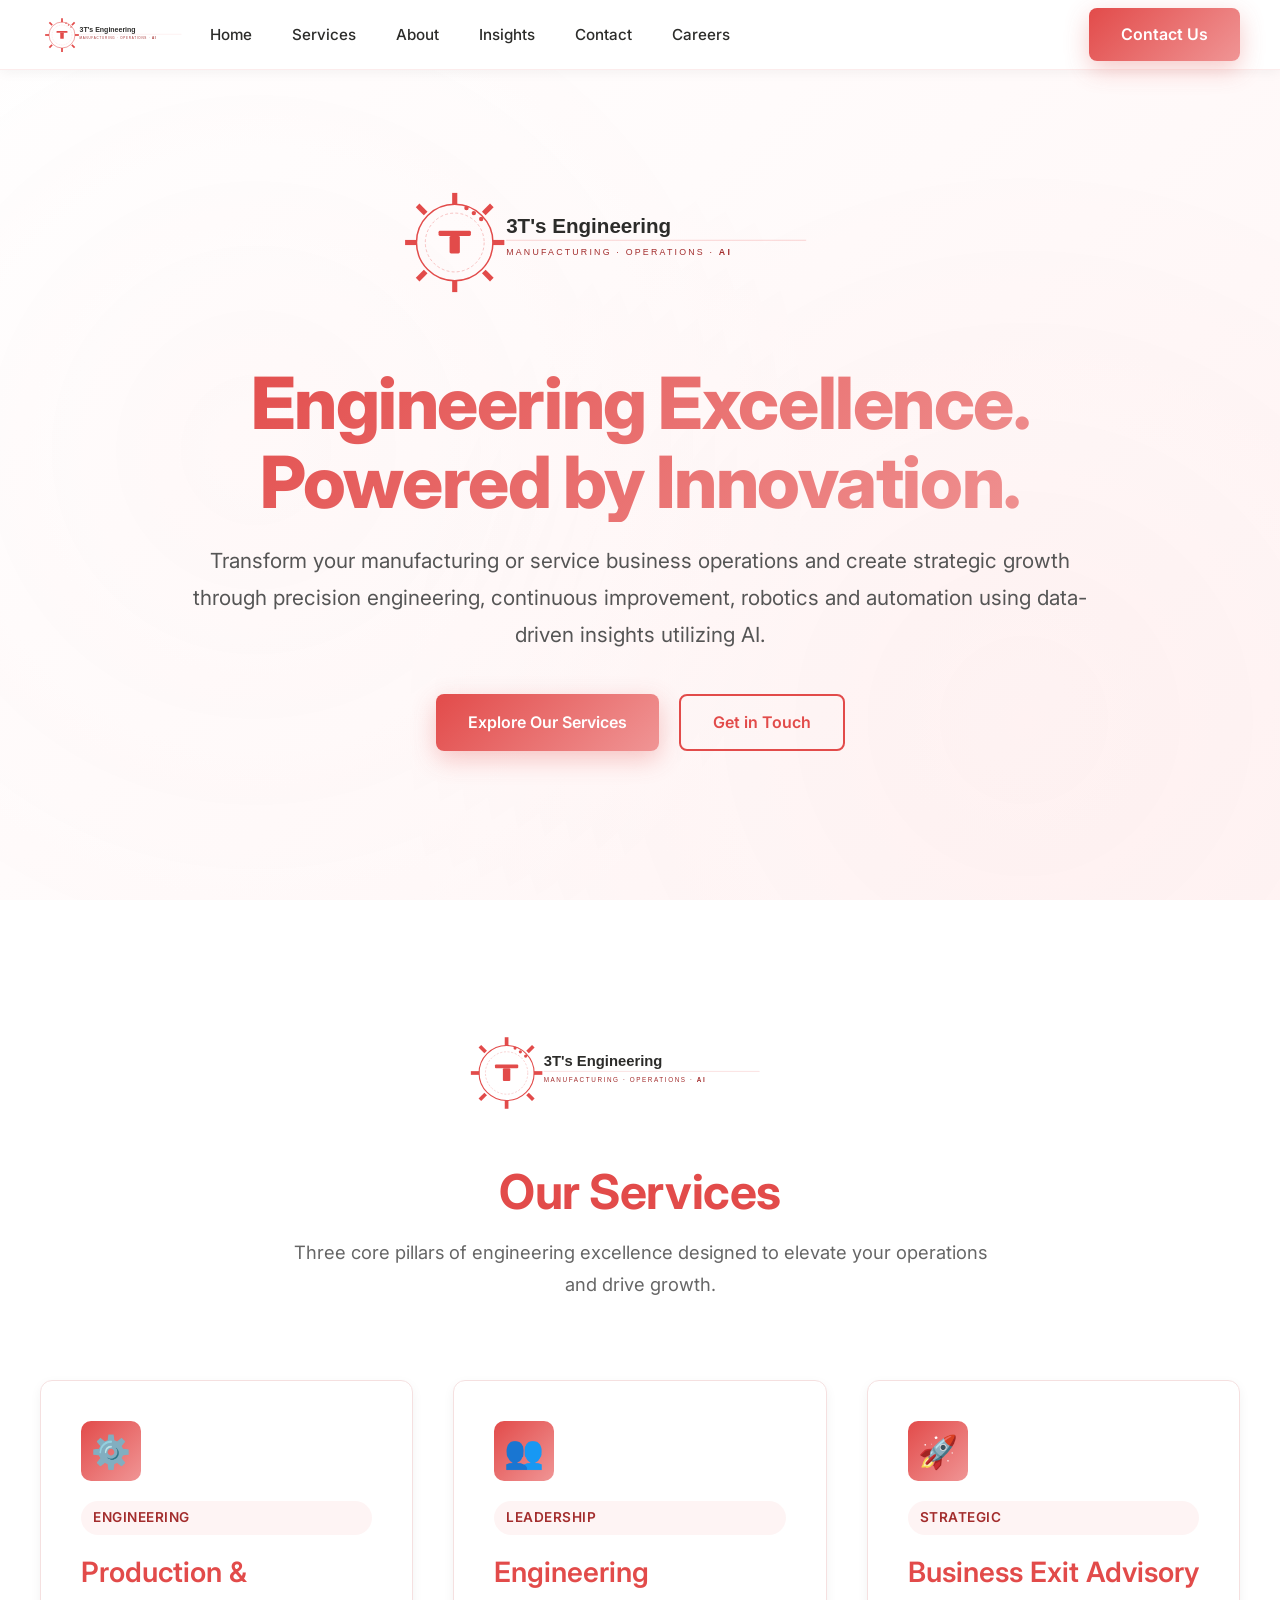
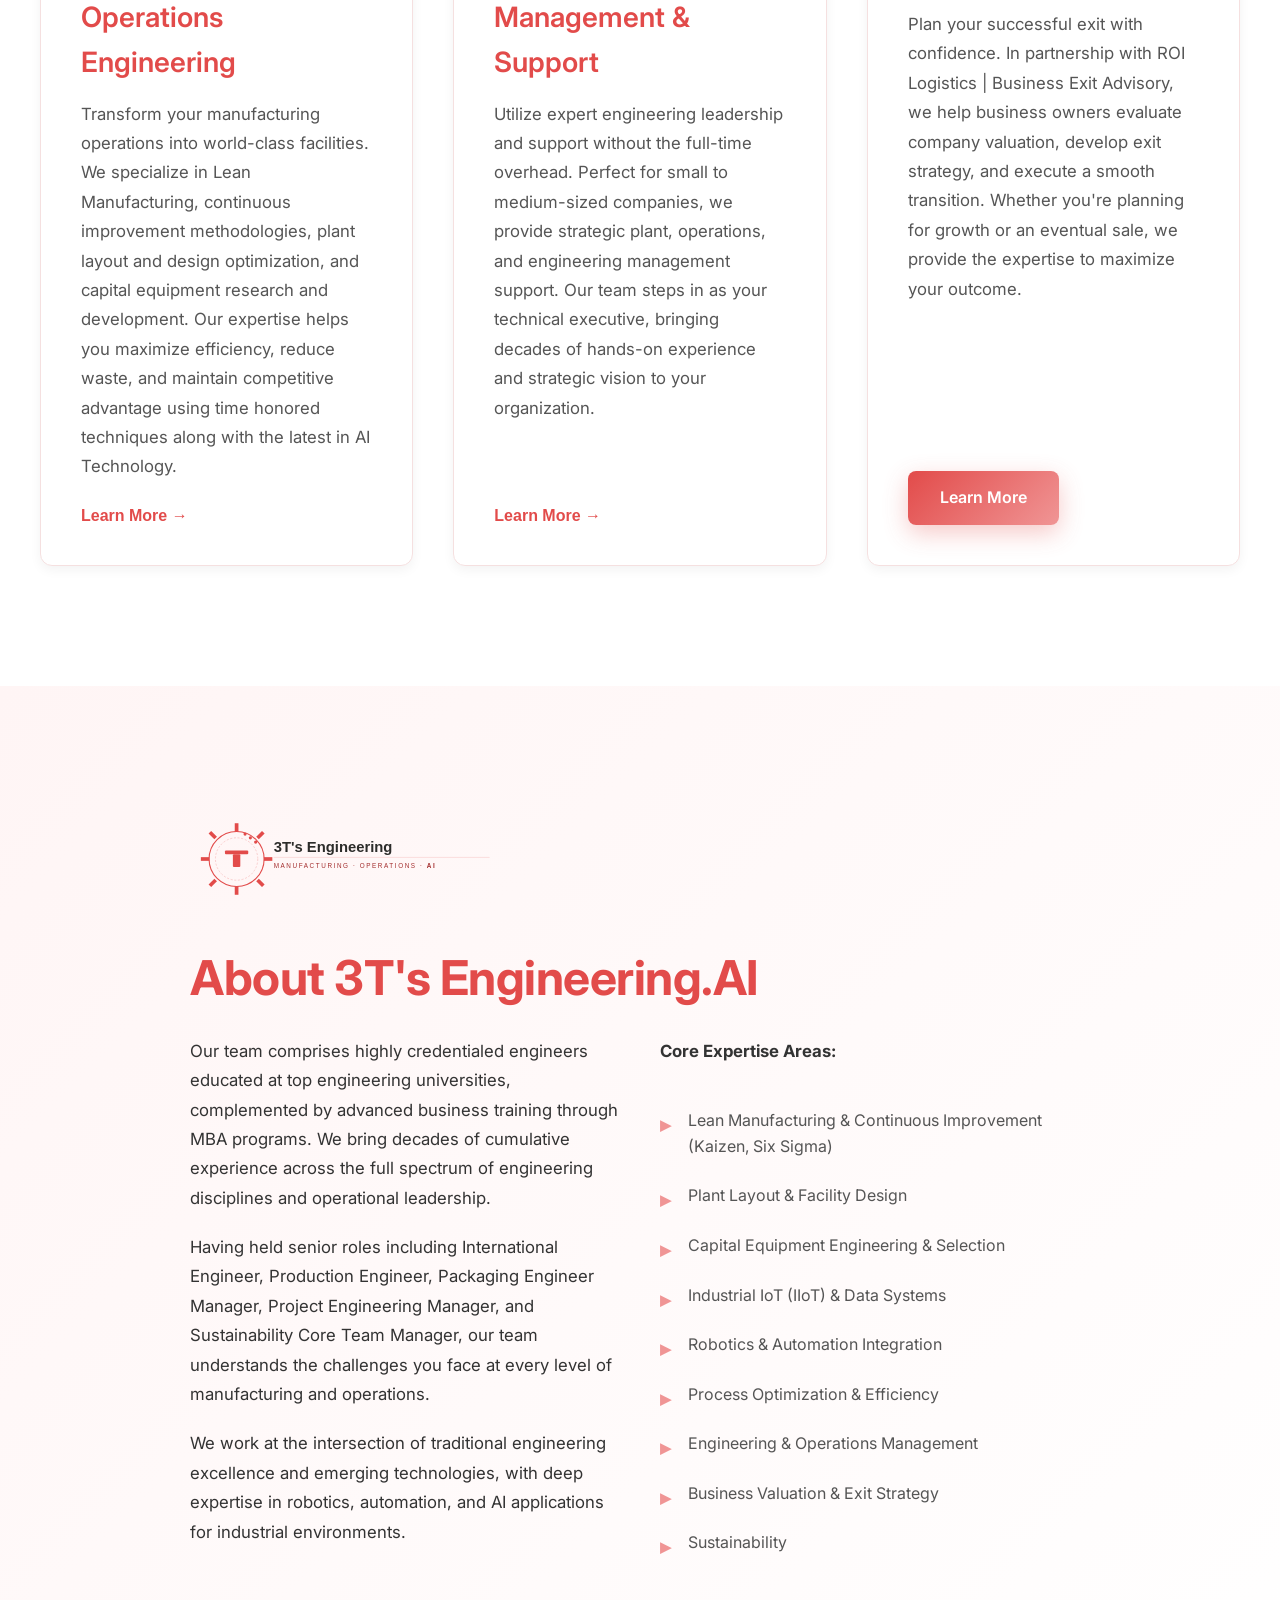
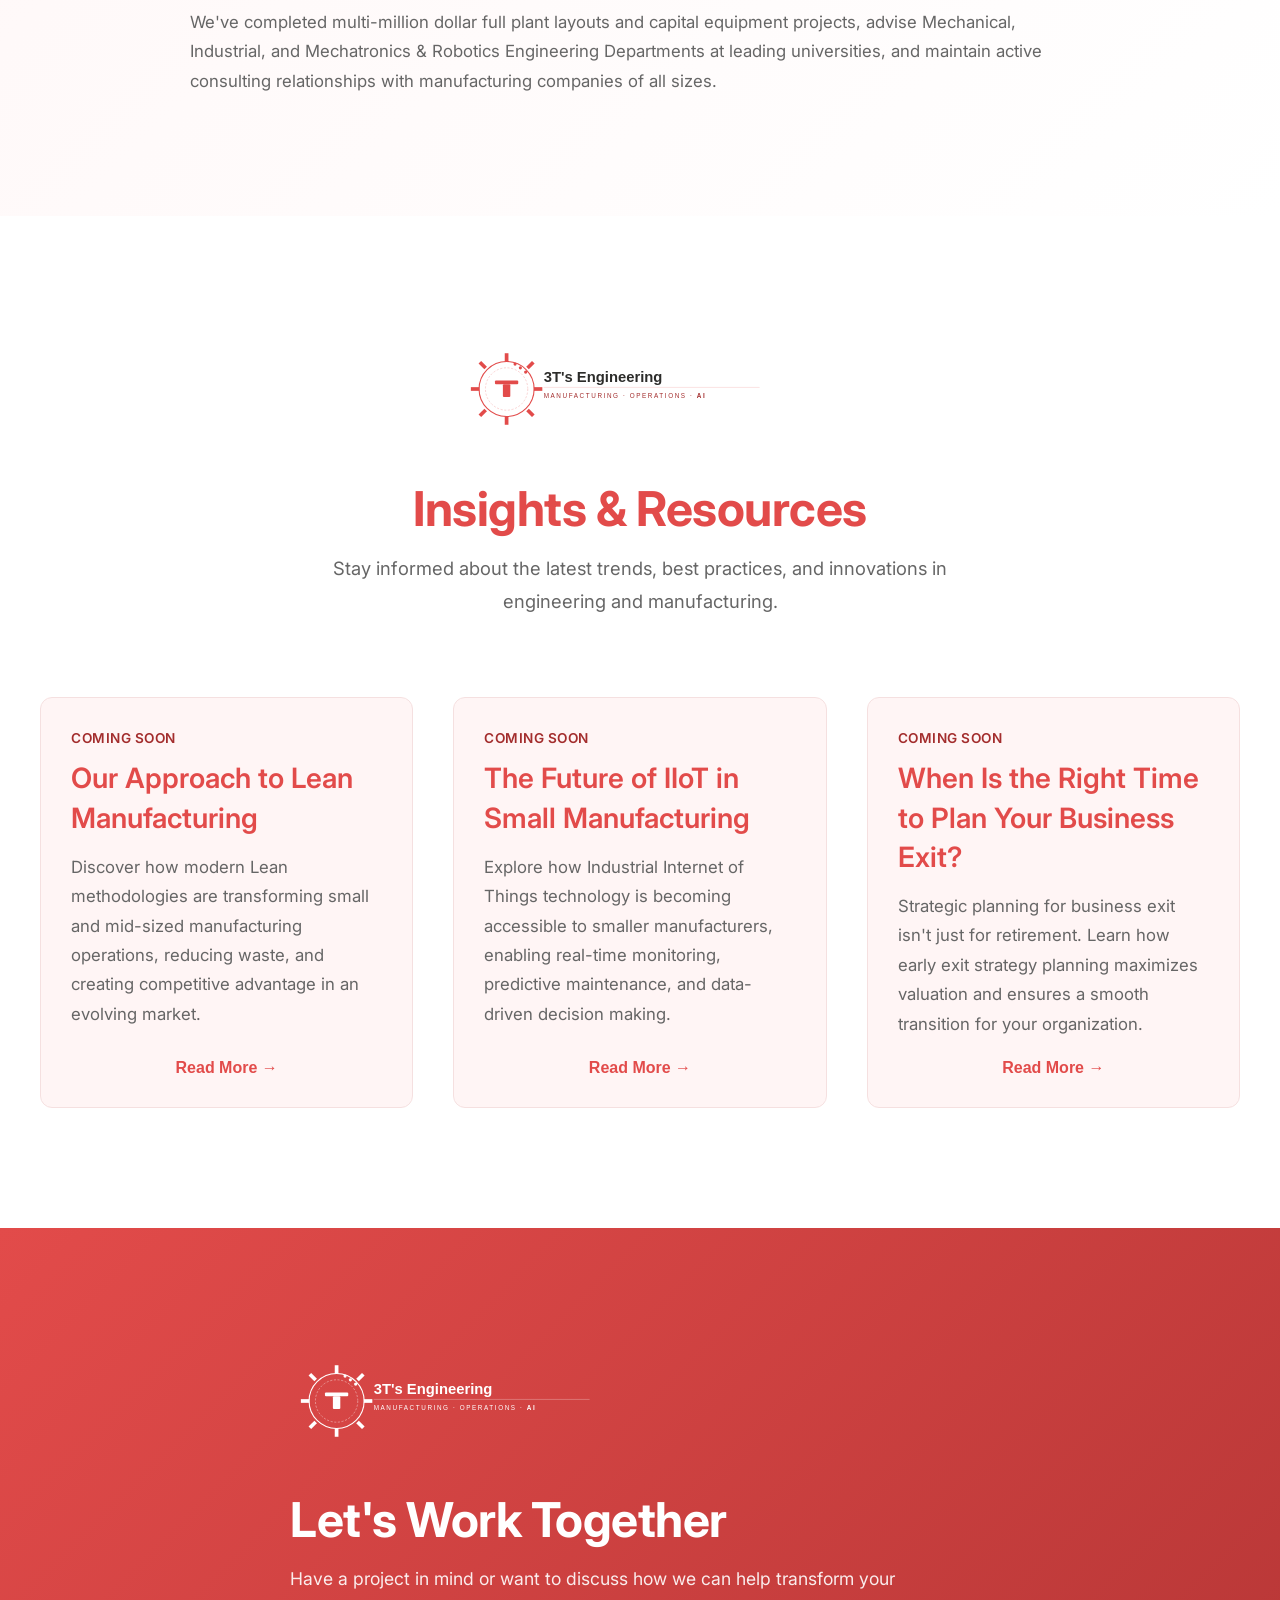
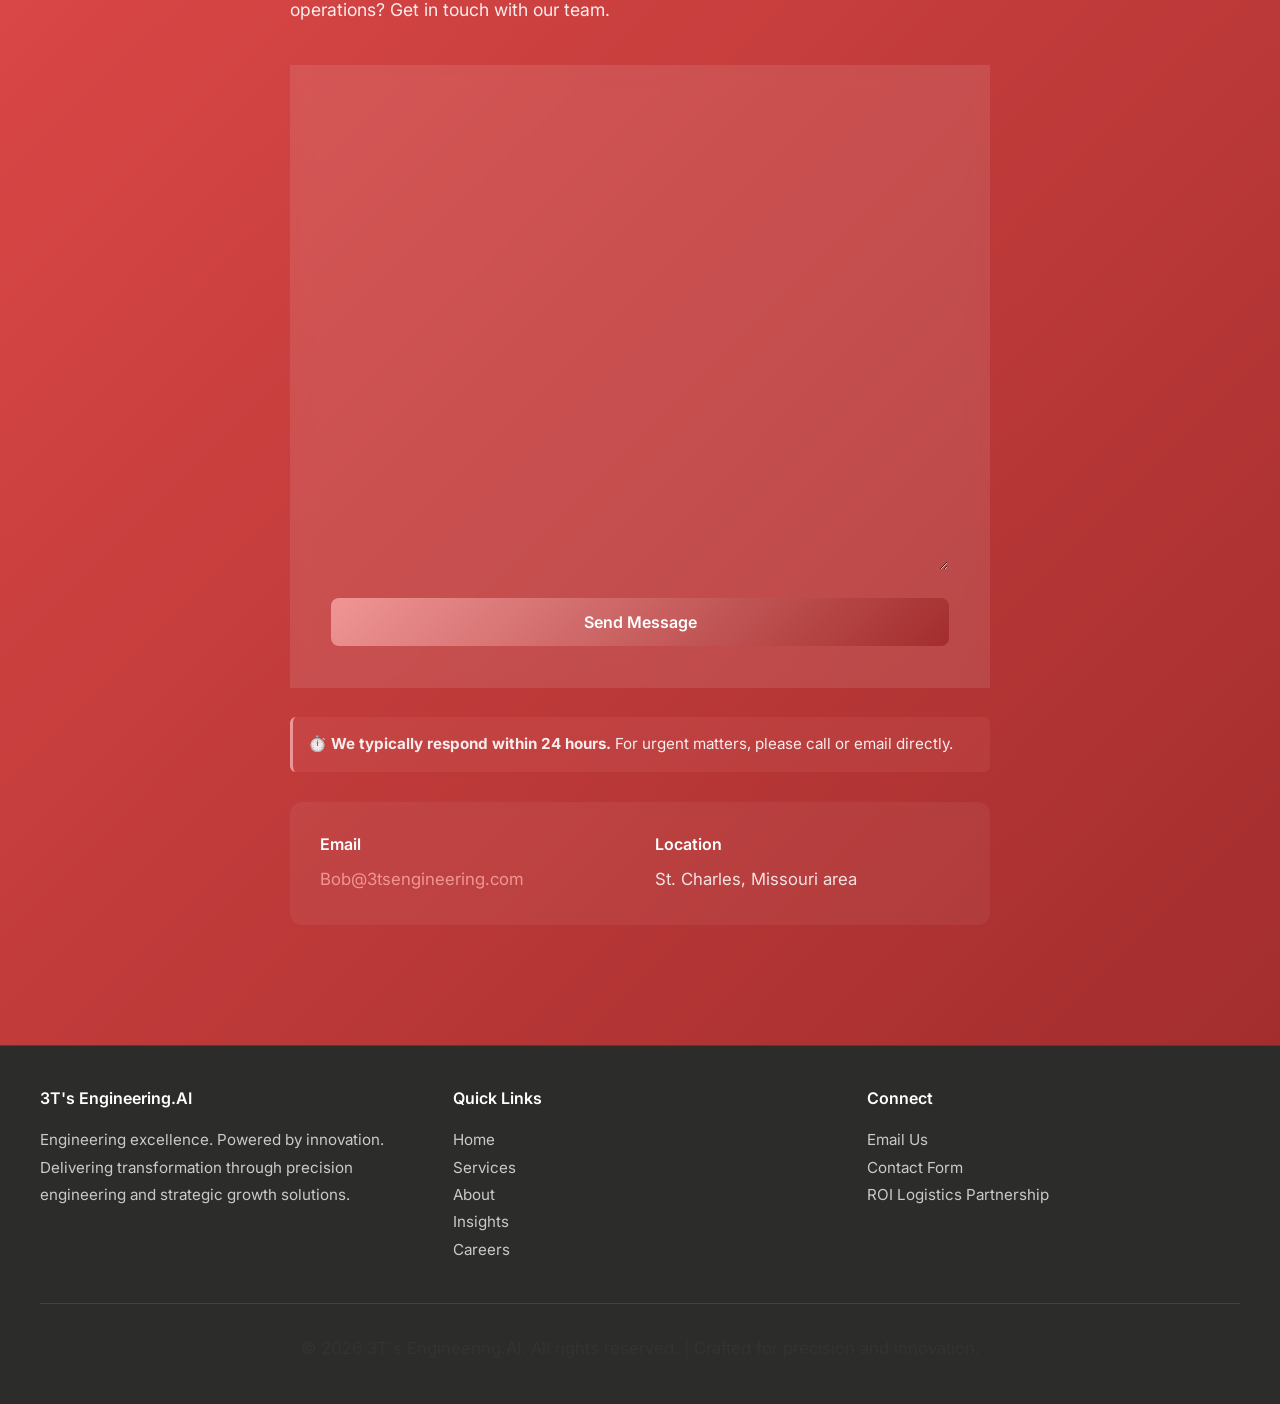
==== commit ef0fa35d: "Major site update: nav bar, contact form fix, Summer Intern, branding Careers page: - Add fixed navi" ====
--- a/index.html
+++ b/index.html
@@ -4,6 +4,7 @@
     <meta charset="UTF-8">
     <meta name="viewport" content="width=device-width, initial-scale=1.0">
     <title>3T's Engineering.AI - Engineering Excellence & Innovation</title>
+    <meta name="description" content="3T's Engineering.AI delivers precision concrete resurfacing, decorative concrete, power washing, and exterior services across the St. Louis metro area. Engineering excellence powered by innovation.">
     <link rel="icon" type="image/svg+xml" href="3ts-logo-icon.svg">
     <link rel="preconnect" href="https://fonts.googleapis.com">
     <link rel="preconnect" href="https://fonts.gstatic.com" crossorigin>
@@ -967,7 +968,12 @@
             <h2>Let's Work Together</h2>
             <p class="contact-intro">Have a project in mind or want to discuss how we can help transform your operations? Get in touch with our team.</p>
 
-            <form class="contact-form" id="contactForm">
+            <form class="contact-form" id="contactForm" action="https://formsubmit.co/Bob@3tsengineering.com" method="POST">
+                <input type="hidden" name="_subject" value="New Contact Form Submission - 3Ts Engineering">
+                <input type="hidden" name="_captcha" value="true">
+                <input type="hidden" name="_template" value="table">
+                <input type="hidden" name="_next" value="https://3tsengineering.com/">
+                <input type="text" name="_honey" style="display:none">
                 <div class="form-group">
                     <label for="name">Full Name</label>
                     <input type="text" id="name" name="name" placeholder="Your name" required>
@@ -1024,6 +1030,7 @@
                 <p><a href="#services">Services</a></p>
                 <p><a href="#about">About</a></p>
                 <p><a href="#blog">Insights</a></p>
+                <p><a href="careers.html">Careers</a></p>
             </div>
 
             <div class="footer-section">
@@ -1096,36 +1103,7 @@
             });
         });
 
-        // Form submission handler (prevents actual submission for now)
-        document.getElementById('contactForm').addEventListener('submit', function(e) {
-            e.preventDefault();
-
-            // Get form data
-            const formData = {
-                name: document.getElementById('name').value,
-                email: document.getElementById('email').value,
-                company: document.getElementById('company').value,
-                message: document.getElementById('message').value
-            };
-
-            // Show success message
-            const form = this;
-            const originalHTML = form.innerHTML;
-
-            form.innerHTML = `
-                <div style="padding: 30px; text-align: center; background: rgba(240, 149, 149, 0.1); border-radius: 8px;">
-                    <h3 style="color: #FFFFFF; margin-bottom: 10px;">Thank You!</h3>
-                    <p style="color: rgba(255, 255, 255, 0.9); margin: 0;">Your message has been received. We'll be in touch within 24 hours.</p>
-                </div>
-            `;
-
-            // Reset form after 3 seconds
-            setTimeout(() => {
-                form.innerHTML = originalHTML;
-                // Re-attach the submit handler
-                document.getElementById('contactForm').addEventListener('submit', arguments.callee);
-            }, 3000);
-        });
+        // Contact form - handled by FormSubmit.co (no JS interception needed)
 
         // Sticky nav shadow on scroll
         window.addEventListener('scroll', () => {
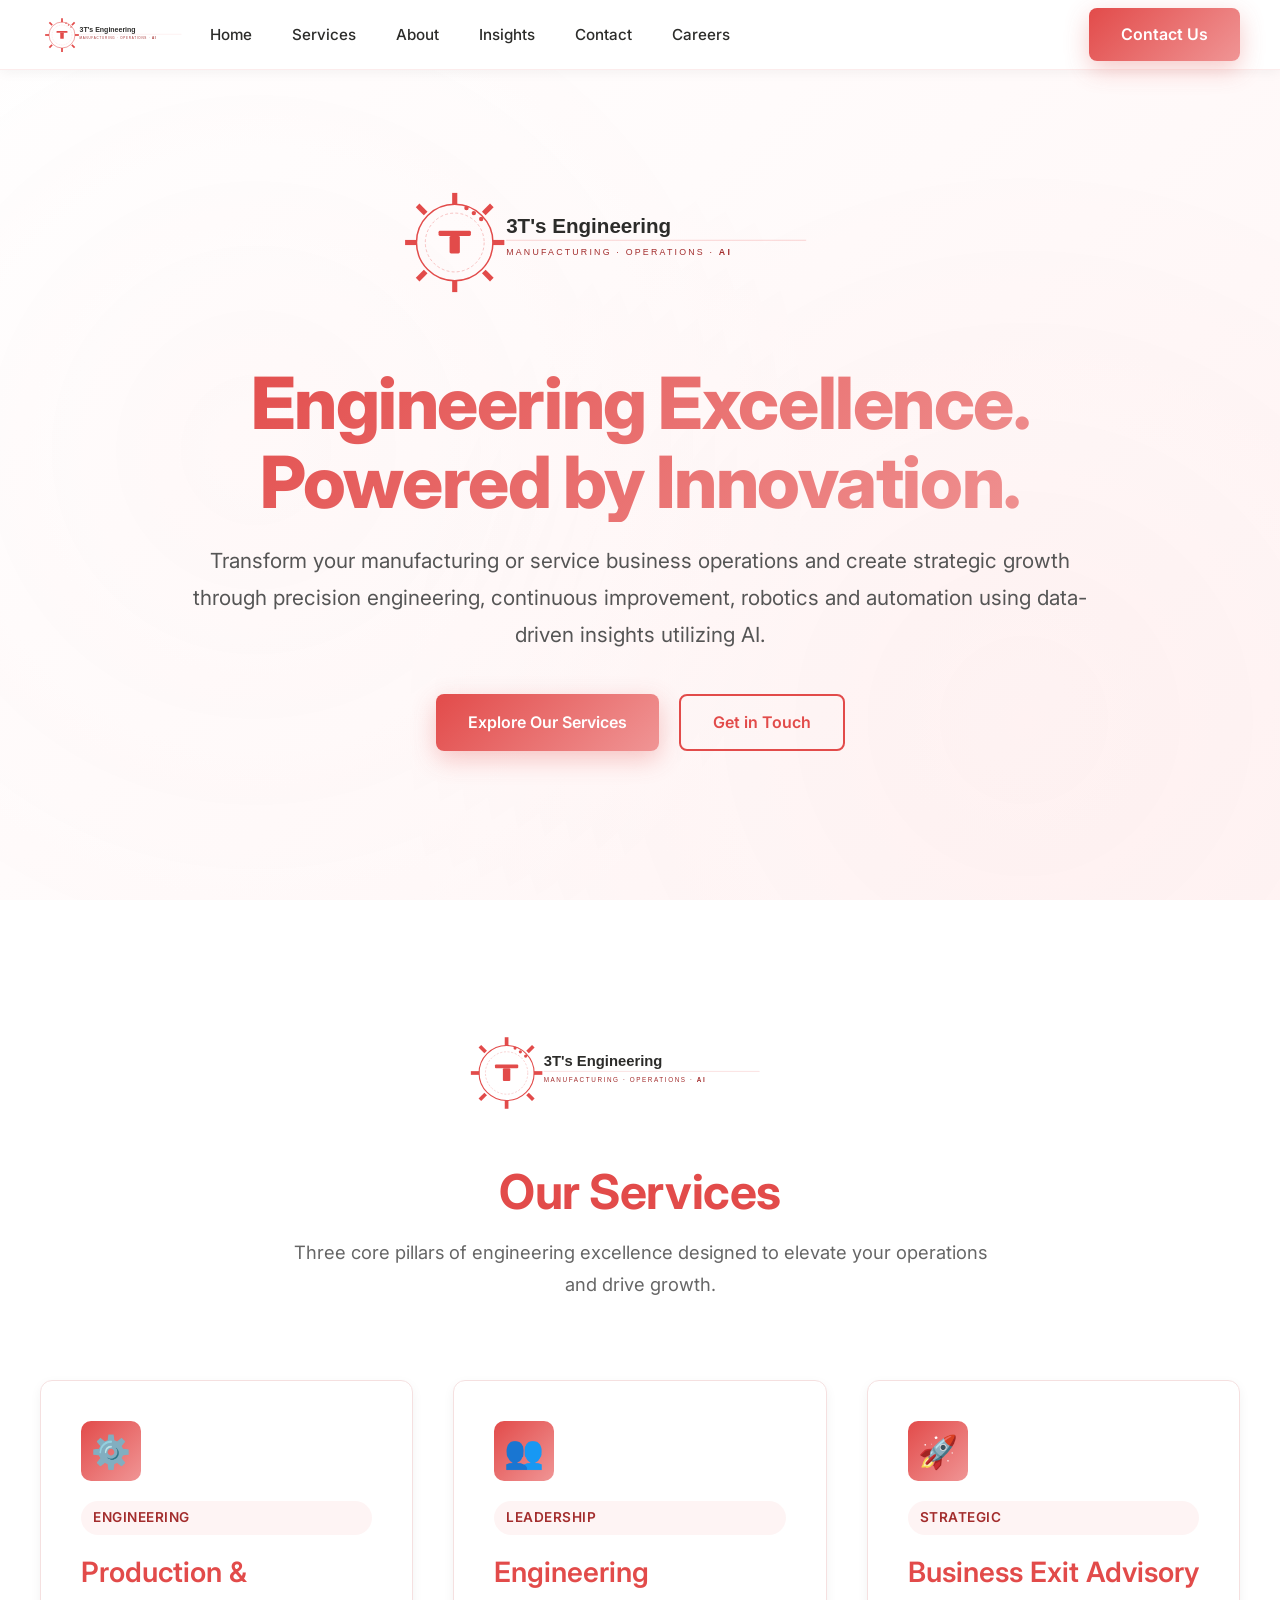
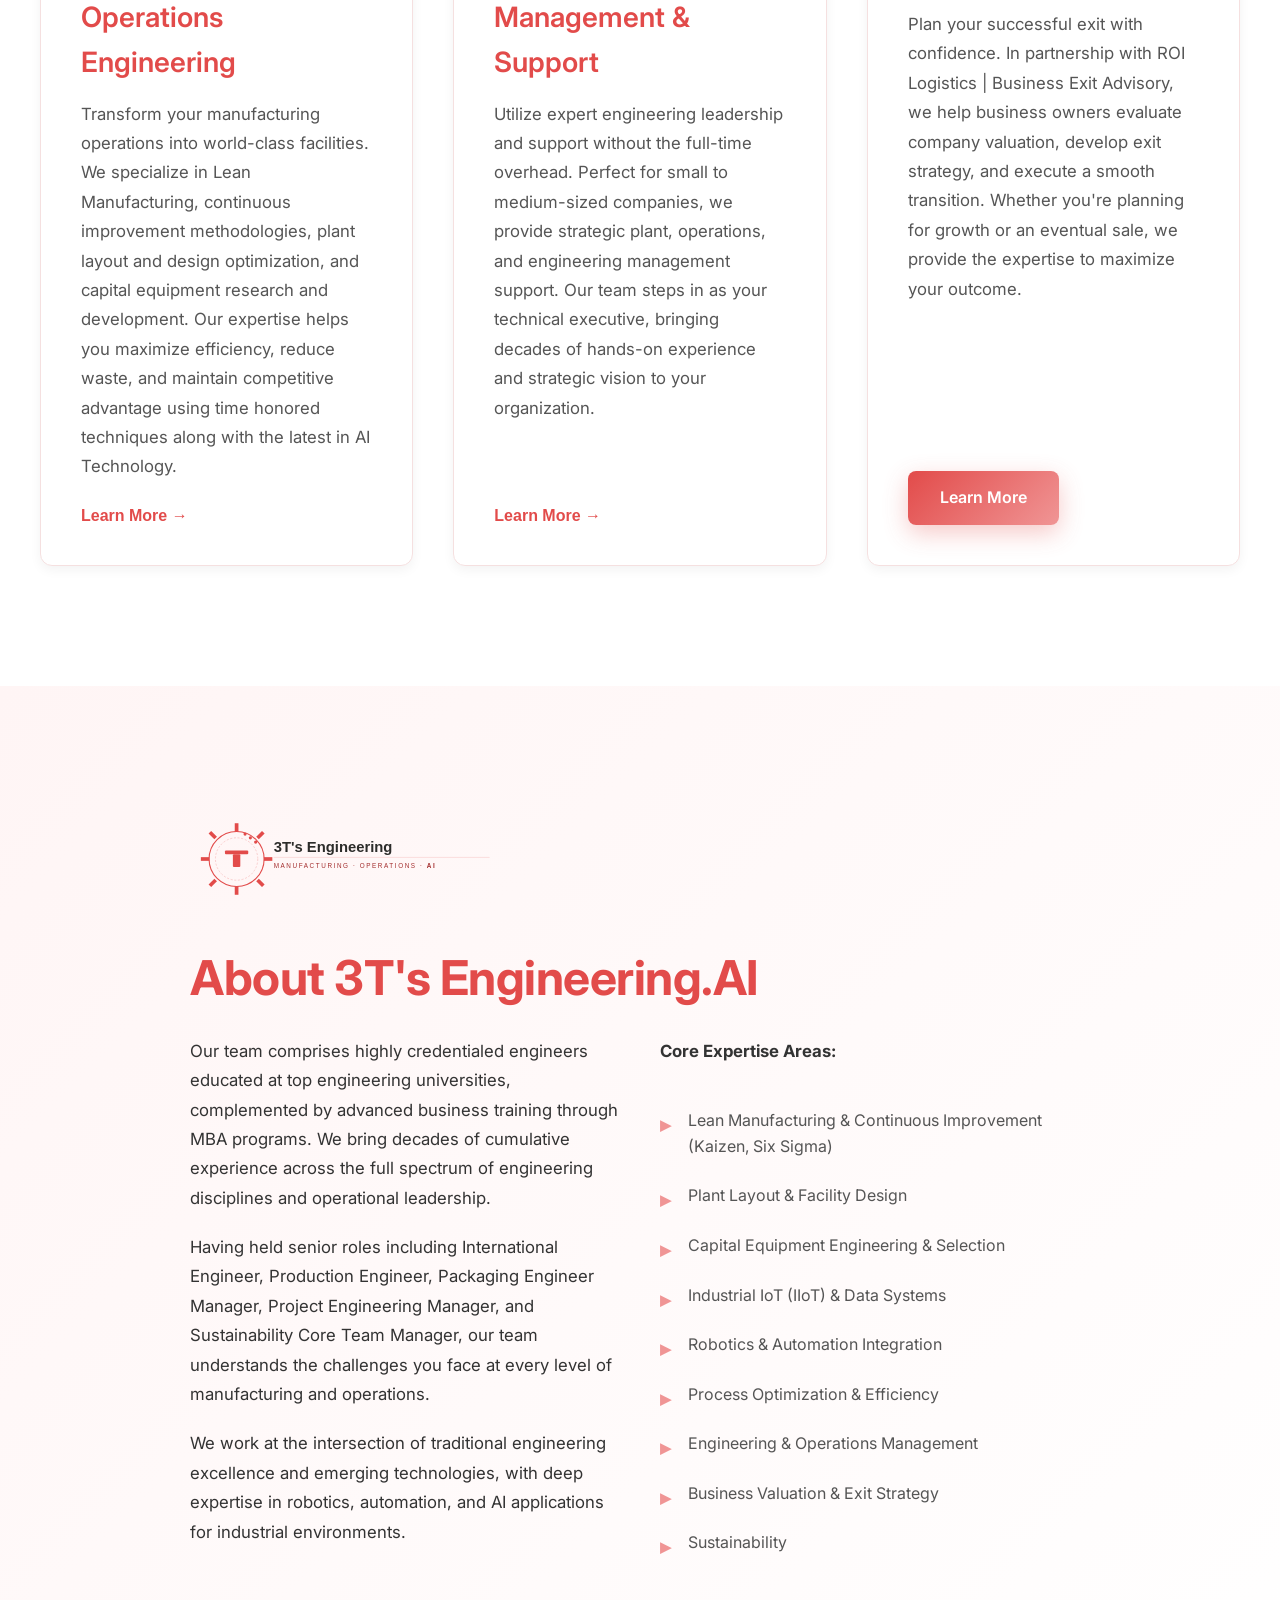
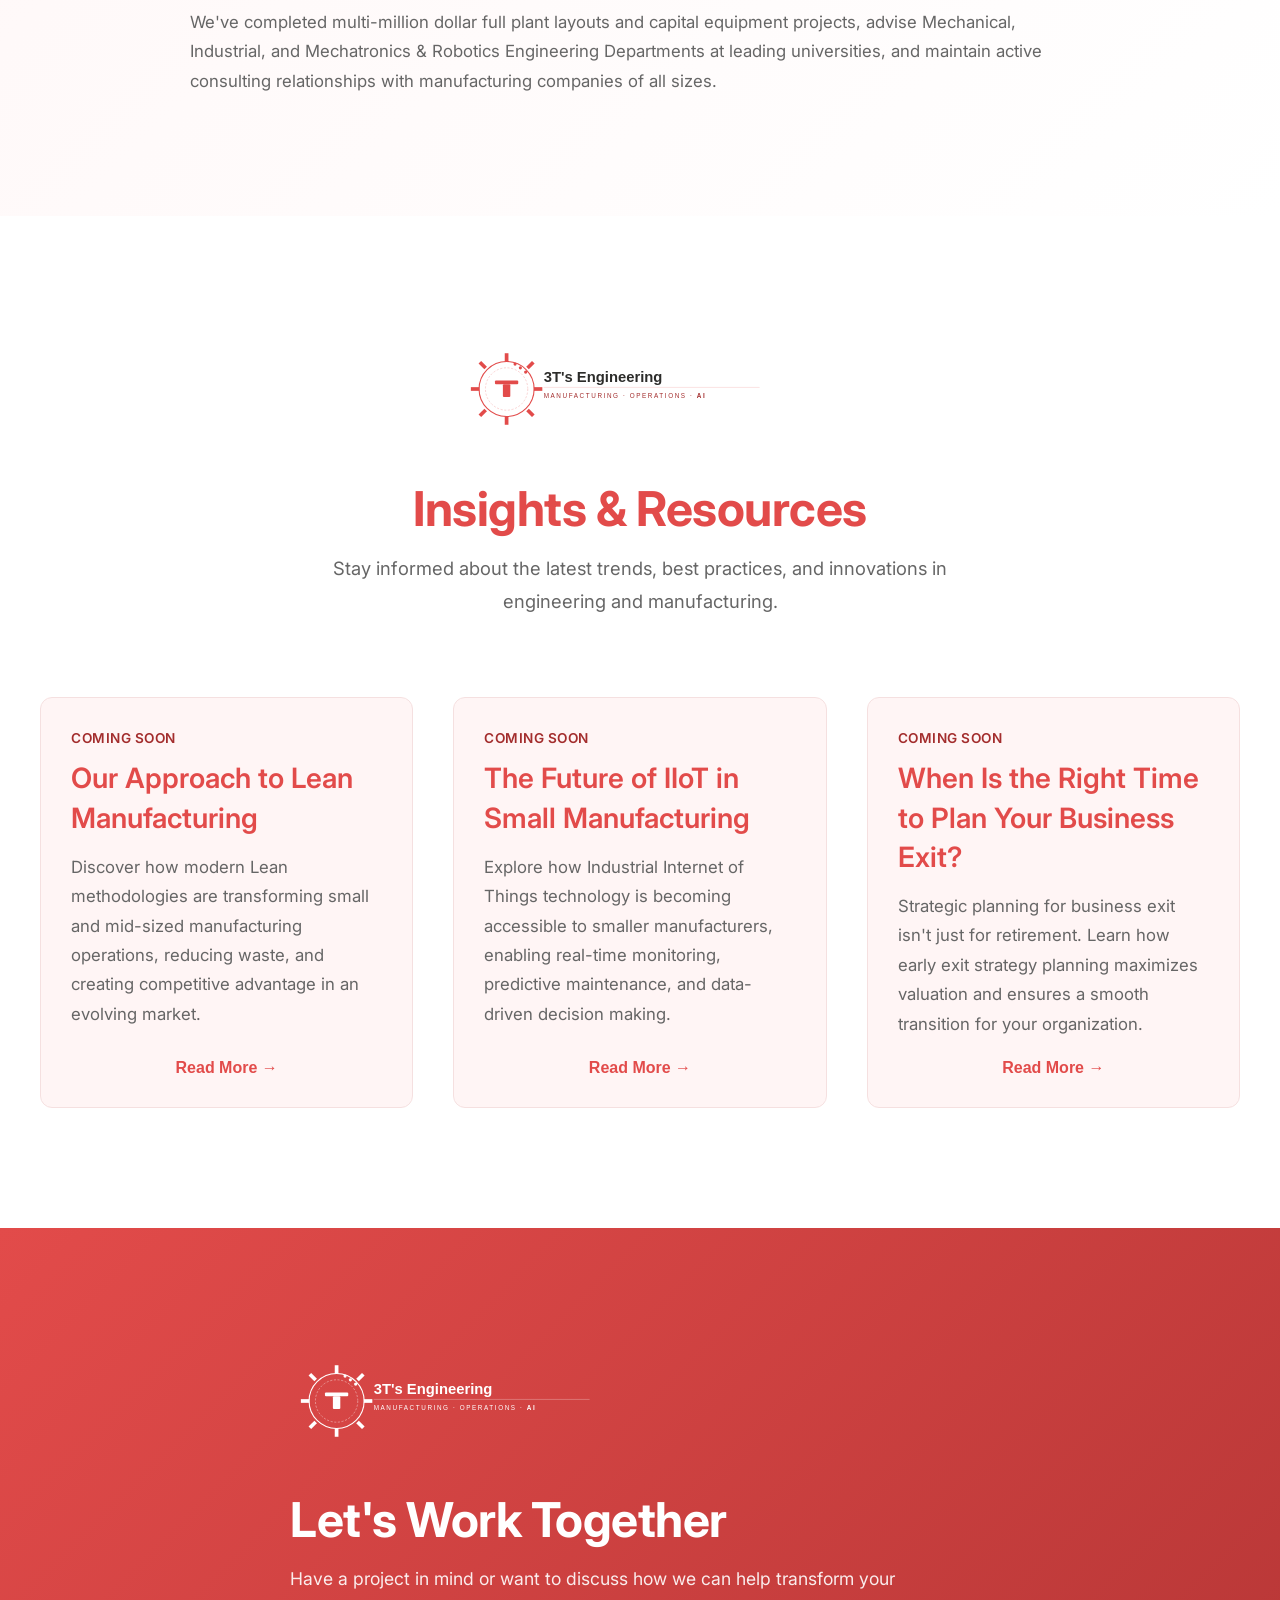
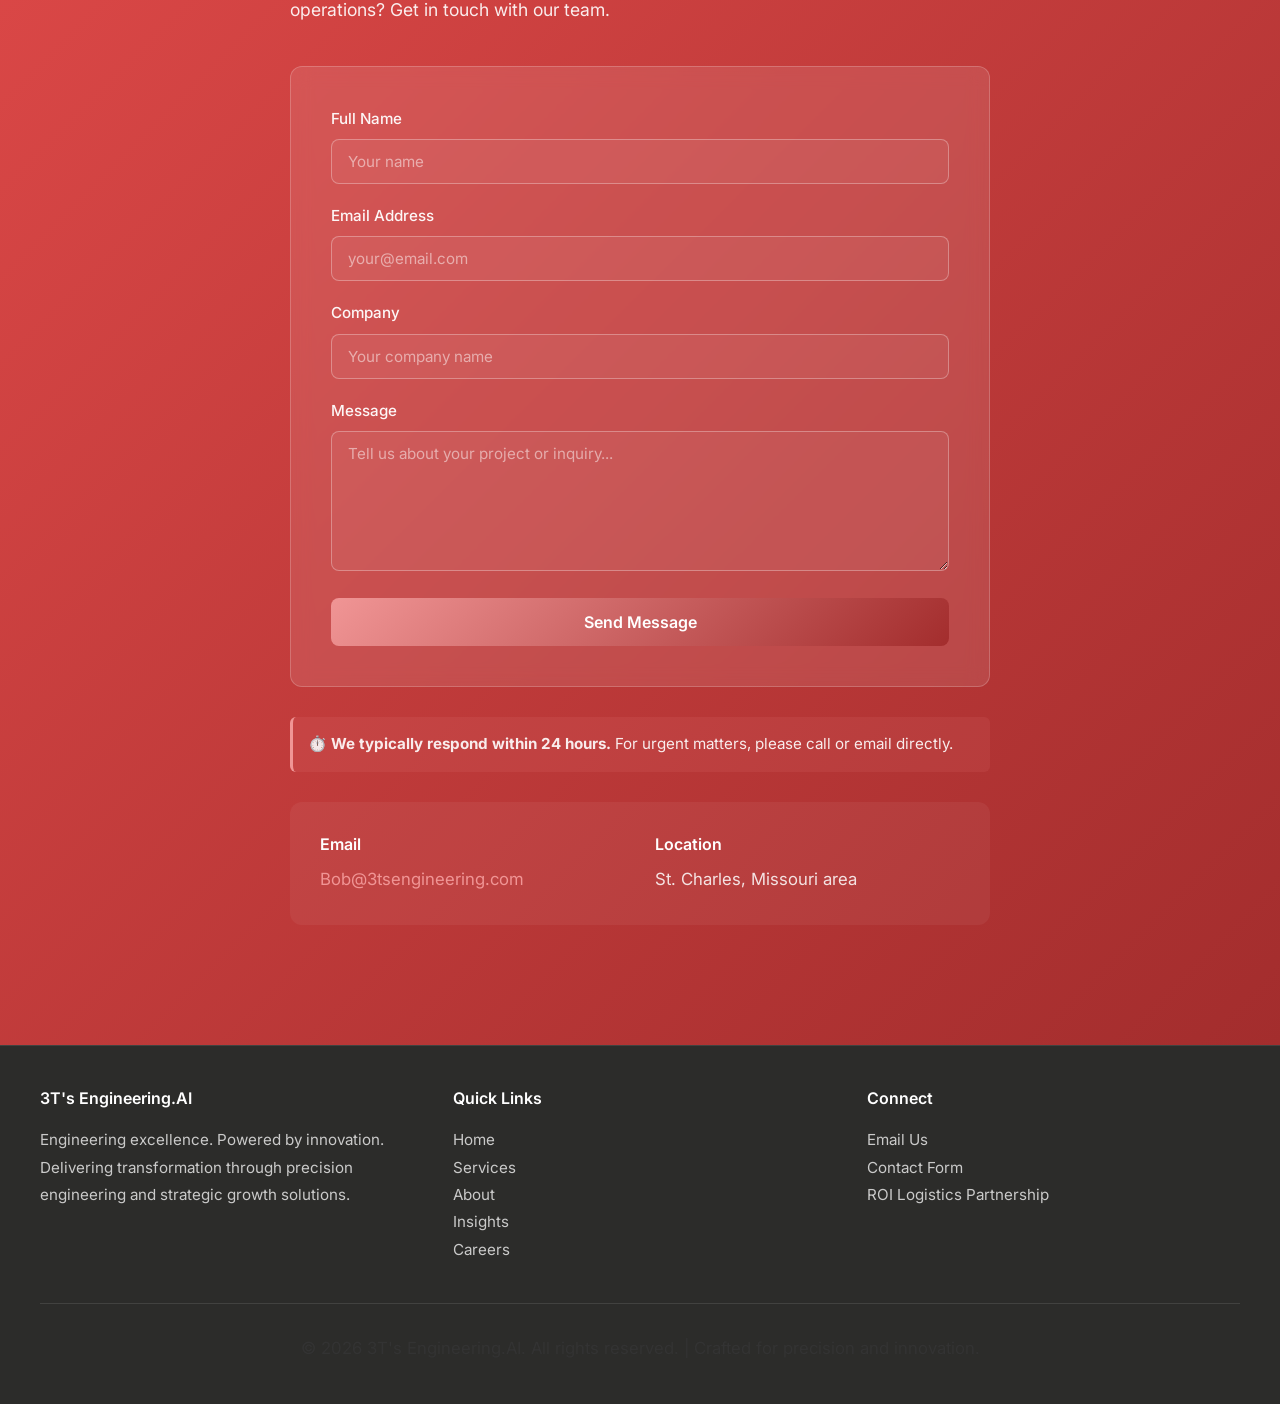
==== commit d8d4bb29: "Fix branding: 3Ts → 3T's for consistency across site Co-Authored-By: Claude Opus 4.6 <noreply@anthro" ====
--- a/index.html
+++ b/index.html
@@ -969,7 +969,7 @@
             <p class="contact-intro">Have a project in mind or want to discuss how we can help transform your operations? Get in touch with our team.</p>
 
             <form class="contact-form" id="contactForm" action="https://formsubmit.co/Bob@3tsengineering.com" method="POST">
-                <input type="hidden" name="_subject" value="New Contact Form Submission - 3Ts Engineering">
+                <input type="hidden" name="_subject" value="New Contact Form Submission - 3T's Engineering">
                 <input type="hidden" name="_captcha" value="true">
                 <input type="hidden" name="_template" value="table">
                 <input type="hidden" name="_next" value="https://3tsengineering.com/">
